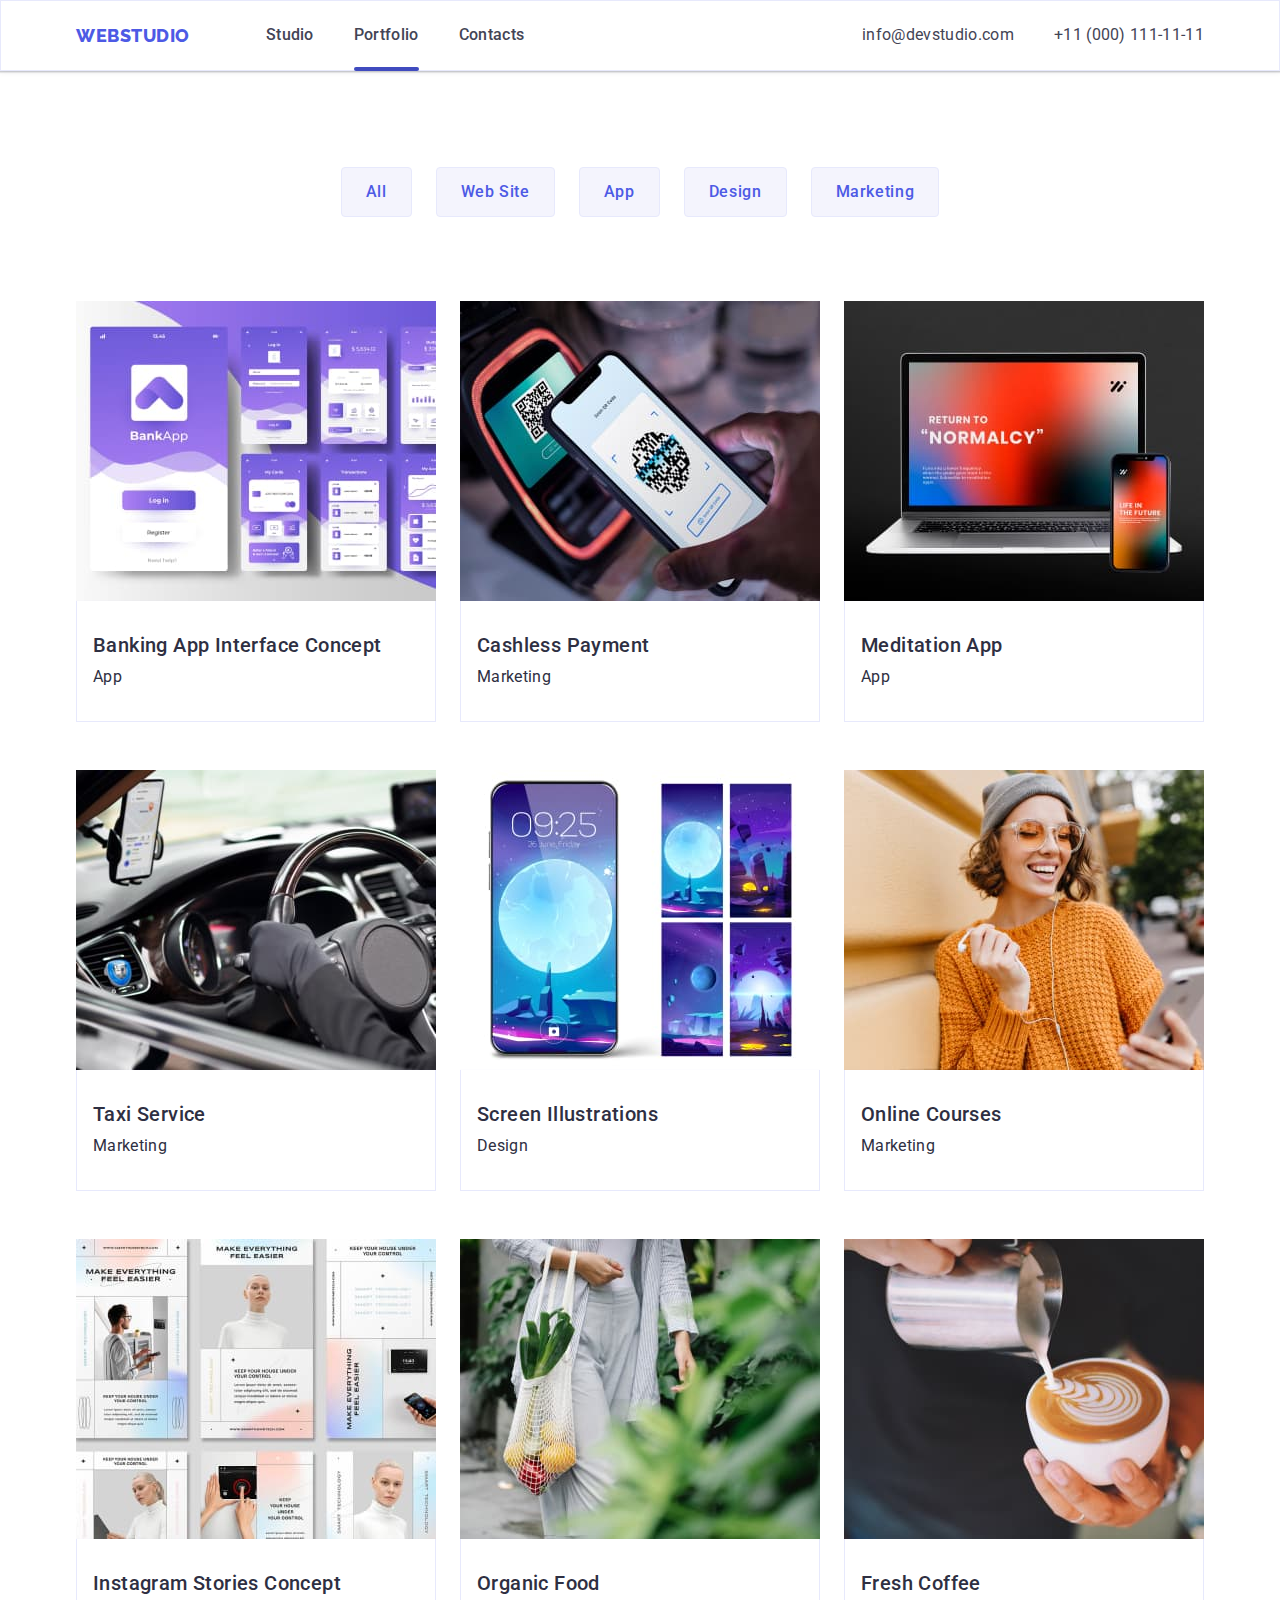
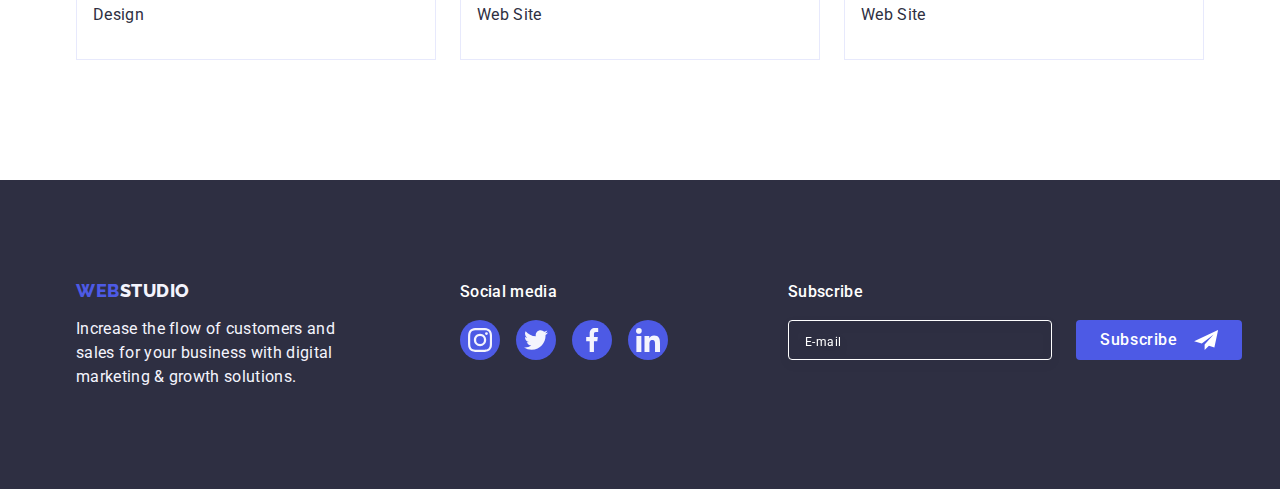
==== portfolio.html @ 1426fd9d "Initial commit" ====
<!DOCTYPE html>
<html lang="en">
  <head>
    <meta charset="UTF-8" />
    <meta http-equiv="X-UA-Compatible" content="IE=edge" />
    <meta name="viewport" content="width=device-width, initial-scale=1.0" />
    <title>Portfolio</title>
    <link
      rel="stylesheet"
      href="https://cdn.jsdelivr.net/npm/modern-normalize@1.1.0/modern-normalize.min.css"
    />
    <link rel="preconnect" href="https://fonts.googleapis.com" />
    <link rel="preconnect" href="https://fonts.gstatic.com" crossorigin />
    <link
      href="https://fonts.googleapis.com/css2?family=Raleway:wght@800&family=Roboto:wght@400;500;700;900&display=swap"
      rel="stylesheet"
    />
    <link rel="stylesheet" href="./css/styles.css" />
  </head>

  <body>
    <!-- Header -->
    <header class="header">
      <div class="container header-container">
        <nav class="page-nav">
          <a href="./index.html" class="logo link"
            >Web<span class="logo-part-heder">Studio</span></a
          >
          <ul class="menu list">
            <li class="menu-item">
              <a href="./index.html" class="menu-link link">Studio</a>
            </li>
            <li class="menu-item">
              <a href="./portfolio.html" class="menu-link link current">Portfolio</a>
            </li>
            <li class="menu-item">
              <a href="" class="menu-link link">Contacts</a>
            </li>
          </ul>
        </nav>
        <address class="main-address">
          <ul class="list address-container">
            <li class="menu-item">
              <a
                class="address-mail-phone link"
                href="mailto:info@devstudio.com"
                >info@devstudio.com</a
              >
            </li>
            <li class="menu-item">
              <a class="address-mail-phone link" href="tel:+110001111111"
                >+11 (000) 111-11-11</a
              >
            </li>
          </ul>
        </address>
      </div>
    </header>

    <main>
      <!-- Buttom section -->
      <section class="choose-collection-buttom section btn-section">
        <div class="container">
          <h1 hidden>Chosee foto colections</h1>

          <ul class="btn-container-list list">
            <li>
              <button type="button" class="choose-btn">All</button>
            </li>
            <li>
              <button type="button" class="choose-btn">Web Site</button>
            </li>
            <li>
              <button type="button" class="choose-btn">App</button>
            </li>
            <li>
              <button type="button" class="choose-btn">Design</button>
            </li>
            <li>
              <button type="button" class="choose-btn">Marketing</button>
            </li>
          </ul>

          <!-- Foto colection -->
          <ul class="foto-container-list list">
            <li class="foto-container-list-item">
              <a href="" class="foto-card">
                <div class="foto-card-image">
                  <img
                    src="./images/portfolio/banking-app.jpg"
                    alt="Banking App Interface Concept"
                    width="360"
                  />
                  <p class="overlay">14 Stylish and User-Friendly App Design Concepts · Task Manager App · Calorie Tracker App · Exotic Fruit Ecommerce App · Cloud Storage App</p>
                </div>
                <div class="foto-collection-name">
                  <h2 class="block-item-title">
                    Banking App Interface Concept
                  </h2>
                  <p class="block-text block-text-item">App</p>
                </div>
              </a>
            </li>

            <li class="foto-container-list-item">
              <a href="" class="foto-card">
                <div class="foto-card-image">
                  <img
                    src="./images/portfolio/cashless-payment.jpg"
                    alt="Cashless Payment"
                  />
                  <p class="overlay">14 Stylish and User-Friendly App Design Concepts · Task Manager App · Calorie Tracker App · Exotic Fruit Ecommerce App · Cloud Storage App</p>
                </div>
                <div class="foto-collection-name">
                  <h2 class="block-item-title">Cashless Payment</h2>
                  <p class="block-text block-text-item">Marketing</p>
                </div>
              </a>
            </li>

            <li class="foto-container-list-item">
              <a href="" class="foto-card">
                <div class="foto-card-image">
                  <img
                    src="./images/portfolio/meditation-app.jpg"
                    alt="Meditation App"
                    width="360"
                  />
                  <p class="overlay">14 Stylish and User-Friendly App Design Concepts · Task Manager App · Calorie Tracker App · Exotic Fruit Ecommerce App · Cloud Storage App</p>
                </div>
                <div class="foto-collection-name">
                  <h2 class="block-item-title">Meditation App</h2>
                  <p class="block-text block-text-item">App</p>
                </div>
              </a>
            </li>

            <li class="foto-container-list-item">
              <a href="" class="foto-card">
                <div class="foto-card-image">
                  <img
                    src="./images/portfolio/taxi.jpg"
                    alt="Taxi Service"
                    width="360"
                  />
                  <p class="overlay">14 Stylish and User-Friendly App Design Concepts · Task Manager App · Calorie Tracker App · Exotic Fruit Ecommerce App · Cloud Storage App</p>
                </div>
                <div class="foto-collection-name">
                  <h2 class="block-item-title">Taxi Service</h2>
                  <p class="block-text block-text-item">Marketing</p>
                </div>
              </a>
            </li>

            <li class="foto-container-list-item">
              <aa href="" class="foto-card">
                <div class="foto-card-image">
                  <img
                    src="./images/portfolio/screen.jpg"
                    alt="Screen Illustrations"
                    width="360"
                  />
                  <p class="overlay">14 Stylish and User-Friendly App Design Concepts · Task Manager App · Calorie Tracker App · Exotic Fruit Ecommerce App · Cloud Storage App</p>
                </div>
                <div class="foto-collection-name">
                  <h2 class="block-item-title">Screen Illustrations</h2>
                  <p class="block-text block-text-item">Design</p>
                </div>
              </aa>
            </li>

            <li class="foto-container-list-item">
              <a href="" class="foto-card">
                <div class="foto-card-image">
                  <img
                    src="./images/portfolio/online-courses.jpg"
                    alt="Online Courses"
                    width="360"
                  />
                  <p class="overlay">14 Stylish and User-Friendly App Design Concepts · Task Manager App · Calorie Tracker App · Exotic Fruit Ecommerce App · Cloud Storage App</p>
                </div>
                <div class="foto-collection-name">
                  <h2 class="block-item-title">Online Courses</h2>
                  <p class="block-text block-text-item">Marketing</p>
                </div>
              </a>
            </li>

            <li class="foto-container-list-item">
              <a href="" class="foto-card">
                <div class="foto-card-image">
                  <img
                    src="./images/portfolio/instagram.jpg"
                    alt="Instagram Stories Concept"
                    width="360"
                  />
                  <p class="overlay">14 Stylish and User-Friendly App Design Concepts · Task Manager App · Calorie Tracker App · Exotic Fruit Ecommerce App · Cloud Storage App</p>
                </div>
                <div class="foto-collection-name">
                  <h2 class="block-item-title">Instagram Stories Concept</h2>
                  <p class="block-text block-text-item">Design</p>
                </div>
              </a>
            </li>

            <li class="foto-container-list-item">
              <a href="" class="foto-card">
                <div class="foto-card-image">
                  <img
                    src="./images/portfolio/organic-food.jpg"
                    alt="Organic Food"
                    width="360"
                  />
                  <p class="overlay">14 Stylish and User-Friendly App Design Concepts · Task Manager App · Calorie Tracker App · Exotic Fruit Ecommerce App · Cloud Storage App</p>
                </div>
                <div class="foto-collection-name">
                  <h2 class="block-item-title">Organic Food</h2>
                  <p class="block-text block-text-item">Web Site</p>
                </div>
              </a>
            </li>

            <li class="foto-container-list-item">
              <a href="" class="foto-card">
                <div class="foto-card-image">
                  <img
                    src="./images/portfolio/coffee.jpg"
                    alt="Fresh Coffee"
                    width="360"
                  />
                  <p class="overlay">14 Stylish and User-Friendly App Design Concepts · Task Manager App · Calorie Tracker App · Exotic Fruit Ecommerce App · Cloud Storage App</p>
                </div>
                <div class="foto-collection-name">
                  <h2 class="block-item-title">Fresh Coffee</h2>
                  <p class="block-text block-text-item">Web Site</p>
                </div>
              </a>
            </li>
          </ul>
        </div>
      </section>
    </main>

    <!-- Footer -->
    <footer class="footer footer-section">
      <div class="container footer-container">
        <div class="footer-logo-container">
          <a class="logo logo-footer link" href="./index.html"
            >Web<span class="logo-part-footer">Studio</span></a
          >
          <p class="block-text text-light text-footer">
            Increase the flow of customers and sales for your business with
            digital marketing & growth solutions.
          </p>
        </div>

        <div class="footer-social-container">
          <p class="footer-social-media-title">Social media</p>

          <div class="footer-social-list-container">
            <ul class="social-list social-list-footer list">
              <li class="social-list-item">
                <a href="" class="social-list-link social-list-footer-active">
                  <svg class="social-list-icon" width="24" height="24">
                    <use href="./images/svg-images/sprite.svg#icon-social-instagram"></use>
                  </svg>
                </a>
              </li>
              <li class="social-list-item">
                <a href="" class="social-list-link social-list-footer-active">
                  <svg class="social-list-icon" width="24" height="24">
                    <use href="./images/svg-images/sprite.svg#icon-social-twitter"></use>
                  </svg>
                </a>
              </li>
              <li class="social-list-item">
                <a href="" class="social-list-link social-list-footer-active">
                  <svg class="social-list-icon" width="24" height="24">
                    <use href="./images/svg-images/sprite.svg#icon-social-facebook"></use>
                  </svg>
                </a>
              </li>
              <li class="social-list-item">
                <a href="" class="social-list-link social-list-footer-active">
                  <svg class="social-list-iconactive" width="24" height="24">
                    <use href="./images/svg-images/sprite.svg#icon-social-linkedin"></use>
                  </svg>
                </a>
              </li>
            </ul>
          </div>
        </div>

        <div class="footer-subscribe-container">
          <p class="footer-subscribe-title">Subscribe</p>
            <form class="footer-form-subscribe">
              <label for="footer-user-email" class="footer-form-field">
              <input id="footer-user-email" type="text" name="user_email" class="footer-form-input" required pattern="^[a-z0-9._%+-]+@[a-z0-9.-]+\.[a-z]{2,4}$" title="test@mail.com" placeholder="E-mail"></label>
              <button type="submit" class="footer-subscribe-btn">Subscribe
                <svg class="footer-subscribe-btn-icon" width="24" height="20">
                  <use href="./images/svg-images/sprite.svg#icon-footer-icon-send"></use>
                </svg>
              </button>
            </form>
        </div>
      </div>
    </footer>
  </body>
</html>
---- css/styles.css ----
/* ==========================VARIABLES========================== */
:root {
    /* COLOR  */
--color-main-background: #ffffff;
--color-logo: #4d5ae5;
--color-main-title: #ffffff; 
--color-text-h2-h3-titles: #2e2f42;
--color-btn-background-main-page: #4d5ae5;
--color-social-icon-background-main: #4d5ae5;
--color-social-icon-background-active: #404bbf;
--color-social-icon-background-footer-active: #31d0aa;
--color-social-icon-main: #f4f4fd;
--color-customer-card-main: #8e8f99;
--color-customer-card-active: #404bbf;
--color-btn-text-main-page: #ffffff;
--color-box-modal-accent: #4d5ae5;
--color-btn-background-portfolio: #f4f4fd;
--color-btn-text-portfolio: #4d5ae5;
--color-btn-background-accent: #404bbf;
--color-nav-item: #2e2f42;
--color-nav-item-accent: #404bbf;
--color-address: #434455;
--color-text-light: #f4f4fd;
--color-background-dark: #2e2f42;
--color-border-header: #e7e9fc;
--color-border-btn-portfolio: #e7e9fc;
--color-section-cloud: #f4f4fd;
--color-border-foto: #e7e9fc;
--color-border-foto-active: #f4f4fd;
--color-bg-card-overlay: #4d5ae5;
--color-modal-desc: #8e8f99;
--color-modal-h: #2e2f42;

    /* FONT  */
--font-main: 'Roboto', sans-serif;
--font-logo: 'Raleway', sans-serif;

--font-weight-logo: 800;
--font-weight-nav: 500;
--font-weight-address: 400;
--font-weight-h1: 700;
--font-weight-h2: 700;
--font-weight-h3: 500;
--font-weight-text: 400;
--font-weight-btn: 500;
--font-weight-modal-desc: 400;
--font-weight-modal-h: 500;

--font-size-logo: 18px;
--font-size-nav: 16px;
--font-size-address: 16px;
--font-size-h1: 56px;
--font-size-h2: 36px;
--font-size-h3: 20px;
--font-size-text: 16px;
--font-size-btn: 16px;
--font-size-modal-desc: 12px;
--font-size-modal-h: 16px;

--line-height-logo: 1.17;
--line-height-nav: 1.5;
--line-height-address: 1.5x;
--line-height-h1: 1.07;
--line-height-h2: 1.11;
--line-height-h3: 1.2;
--line-height-text: 1.5;
--line-height-btn: 1.5;
--line-height-modal-desc: 1.17;
--line-height-modal-h: 1.5;

--letter-spacing-logo: 0.03em;
--letter-spacing-main: 0.02em;
--letter-spacing-btn: 0.04em;
--letter-spacing-modal-desc: 0.01em;
--letter-spacing-modal-h: 0.02em;

--transition-duration-and-function: 250ms cubic-bezier(0.4, 0, 0.2, 1);
}

/* ==========================/VARIABLES========================== */

/* ==========================RESETS AND ELEMENTS STYLES========================== */

h1,
h2,
h3,
h4,
p {
    margin-top: 0;
    margin-bottom: 0;
}

ul,
ol {
    margin-top: 0;
    margin-bottom: 0;
    padding-left: 0;
}

img {
    display: block;
    max-width: 100%;
}

button {
    cursor: pointer;
}

.list {
    list-style: none;
}

.link {
    text-decoration: none;
}

body {
    font-family: var(--font-main);
    color: var(--color-text-h2-h3-titles);
    background-color: var(--color-main-background);
    letter-spacing: var(--letter-spacing-main);

}
.container {
    width: 1158px;
    padding: 0 15px;
    margin-left: auto;
    margin-right: auto;
}

.section {
    padding-top: 120px;
    padding-bottom: 120px;
}

.visually-hidden {
    position: absolute;
    width: 1px;
    height: 1px;
    margin: -1px;
    padding: 0;
    overflow: hidden;
    border: 0;
    clip: rect(0 0 0 0);
}

/* ==========================COMPONENTS========================== */
.modal-btn {
    font-family: var(--font-main);
    font-weight: var(--font-weight-btn);
    font-size: var(--font-size-btn);
    line-height: var(--font-size-btn);
    display: flex;
    align-items: center;
    letter-spacing: var(--letter-spacing-btn);
    border: transparent;
    background: var(--color-btn-background-main-page);
    color: var(--color-btn-text-main-page);
    box-shadow: 0px 4px 4px rgba(0, 0, 0, 0.15);
    border-radius: 4px;
    padding: 16px 32px 16px 32px;
    transition: background-color var(--transition-duration-and-function);
}

.modal-btn:hover,
.modal-btn:focus {
    background: var(--color-btn-background-accent);
}

.block-title {
    font-weight: var(--font-weight-h2);
    font-size: var(--font-size-h2);
    line-height: var(--line-height-h2);
    letter-spacing: var(--letter-spacing-main);
    text-transform: capitalize;
    color: var(--color-text-h2-h3-titles);
    margin-bottom: 72px;
}

.center {
    text-align: center;
}

.block-item-title {
    font-weight: var(--font-weight-h3);
    font-size: var(--font-size-h3);
    line-height: var(--line-height-h3);
    letter-spacing: var(--letter-spacing-main);
    color: var(--color-text-h2-h3-titles);
    margin-bottom: 8px;
}

.block-text {
    font-size: var(--font-size-text);
    line-height: var(--line-height-text);
    letter-spacing: var(--letter-spacing-main);
    color: var(--color-text-h2-h3-titles);
}

/* ==========================/COMPONENTS========================== */

/* ==========================HEADER========================== */
.header {
    border: 1px solid var(--color-border-header);
    box-shadow: 0px 2px 1px rgba(46, 47, 66, 0.08), 0px 1px 1px rgba(46, 47, 66, 0.16), 0px 1px 6px rgba(46, 47, 66, 0.08);
}

.header-container {
    display: flex;
    align-items: center;
}

.page-nav {
    display: flex;
}

.logo,
.menu-link,
.address-mail-phone {
    padding-top: 24px;
    padding-bottom: 24px;
}

.menu{
    display: flex;
    align-items: center;
}

.logo {
    font-family: var(--font-logo);
    font-weight: var(--font-weight-logo);
    font-size: var(--font-size-logo);
    line-height: var(--line-height-logo);
    display: flex;
    align-items: center;
    letter-spacing: var(--letter-spacing-logo);
    text-transform: uppercase;
    color: var(--color-logo);
    margin-right: 76px;
}

.logo-part-header {
color: var(--color-text-h2-h3-titles);
}

.logo-part-footer {
    color: var(--color-text-light);
}

.menu-item:not(:last-child) {
    margin-right: 40px;
}

.menu-link,
.address-mail-phone {
    font-weight: var(--font-weight-address);
    font-size: var(--font-size-address);
    line-height: var(--line-height-address);
    letter-spacing: var(--letter-spacing-main);
    color: var(--color-address);
    transition: color var(--transition-duration-and-function);
}

.menu-link {
    font-weight: var(--font-weight-nav);
}

.menu-link:active,
.menu-link:hover,
.menu-link:focus,
.address-mail-phone:active,
.address-mail-phone:hover,
.address-mail-phone:focus {
    color: var(--color-nav-item-accent);
}

.menu-item {
    position: relative;
}

.current::after {
    content: '';
    width: 100%;
    height: 4px;
    border-radius: 2px;
    background-color: var(--color-nav-item-accent);

    position: absolute;
    left: 0;
    top: 18px;
    margin-top: 23px;
    transition: background-color var(--transition-duration-and-function);
  }

.main-address {
    margin-left: auto;
}

.main-address {
    font-style: normal;
}

.address-container {
    display: flex;
}

.address-mail-phone {
    font-style: normal;
    font-weight: var(--font-weight-address);
    color: var(--color-address);
}
/* ==========================/HEADER========================== */

/* ==========================HERO========================== */
.hero {
    background-image: linear-gradient(rgba(46, 47, 66, 0.7), rgba(46, 47, 66, 0.7)), url("../images/hero/bg-hero.jpg");
    background-size: cover;
    background-color: var(--color-background-dark);
    box-shadow: 0px 4px 4px rgba(0, 0, 0, 0.25);
    max-width: 1440px;
    margin-left: auto;
    margin-right: auto;
}

.hero-container {
    display: flex;
    flex-direction: column;
    align-items: center;
    padding-bottom: 188px;
    padding-top:  188px;
}

.main-title {
        font-weight: var(--font-weight-h1);
        font-size: var(--font-size-h1);
        line-height: var(--line-height-h1);
        letter-spacing: var(--letter-spacing-main);   
        color: var(--color-main-title);
        display: flex;
        width: 496px;
        margin-bottom: 48px;
}
/* ==========================/HERO========================== */

/* ==========================ADVANTAGES========================== */
.advantages-container {
    display: flex;
    flex-wrap: wrap;
    gap: 24px;
    justify-content: space-between;
}

.block-ad-item {
    flex-basis: calc((100% - 72px) / 4);
}

.ad-icon-container {
    display: flex;
    justify-content: center;
    align-items: center;
    background-color: #F4F4FD;
    border-radius: 4px;
    height: 112px;
    margin-bottom: 8px;
}


/* ==========================/ADVANTAGES========================== */

/* ==========================WHAT ARE WE DOING========================== */
.our-work-container {
    display: flex;
    flex-wrap: wrap;
    gap: 24px;
    justify-content: space-between;
}

.our-work-item {
    flex-basis: calc(100% / 3 - 24px);
}

.our-work {
    padding-top: 0;
}

/* ==========================/WHAT ARE WE DOING========================== */

/* ==========================OUR TEAM========================== */
.our-team-container {
    display: flex;
    flex-wrap: wrap;
    gap: 24px;
    justify-content: space-between;
}

.team-block-item {
    background-color: var(--color-main-background);
    box-shadow: 0px 1px 6px rgba(46, 47, 66, 0.08), 0px 1px 1px rgba(46, 47, 66, 0.16), 0px 2px 1px rgba(46, 47, 66, 0.08);
    border-radius: 0px 0px 4px 4px;
    flex-basis: calc(100% / 4 - 26px);

}

.team-names {
    padding: 32px 16px;
}

.team-block-item-title {
    margin-bottom: 8px;
}

.our-team {
    background-color: var(--color-section-cloud)
}

.social-list {
    display: flex;
    justify-content: space-between;
    gap: 8px;
}

.social-list-link {
    display: flex;
    justify-content: center;
    align-items: center;
    width: 40px;
    height: 40px;
    border-radius: 50%;
    background-color: var(--color-social-icon-background-main);
    transition: background-color var(--transition-duration-and-function);
}

.social-list-link:hover,
.social-list-link:focus,
.social-list-link:active {
    background-color: var(--color-social-icon-background-active);
}

.team-block-text {
    margin-bottom: 8px;
}

.social-list-icon {
    fill: var(--color-social-icon-main);
}

/* ==========================/OUR TEAM========================== */

/* ==========================CUSTOMERS========================== */
.customer-list {
    display: flex;
    justify-content: space-between;
    gap: 24px;
}

.customer-list-link {
    display: flex;
    justify-content: center;
    align-items: center;
    width: 168px;
    height: 88px;
    border: 1px solid var(--color-customer-card-main);
    border-radius: 4px;
    color: var(--color-customer-card-main);
    transition: border var(--transition-duration-and-function), color var(--transition-duration-and-function);
}

.customer-list-link:hover,
.customer-list-link:focus,
.customer-list-link:active {
    border: 1px solid var(--color-customer-card-active);
    color: var(--color-customer-card-active);
}


.customer-list-icon {
    fill: currentColor;
}

.customer-list-icon:hover,
.customer-list-icon:focus,
.customer-list-icon:active {
    fill: currentColor;
}

/* ==========================/CUSTOMERS========================== */


/* ==========================FOOTER========================== */
.footer-section {
    padding-top: 100px;
    padding-bottom: 100px;
}

.footer-container {
    display: flex;
    gap: 120px;
    justify-content: start;
}

.footer-logo-container {
    display: flex;
    flex-direction: column;
}

.logo-footer,
.footer-social-media-title {
    margin-bottom: 16px;
    padding: 0;
}

.text-footer {
    width: 264px;
}

.footer {
    background-color: var(--color-background-dark);
}

.text-light {
    color: var(--color-text-light);
}

.footer-social-container {
    display: flex;
    flex-direction: column;
    width: 208px;
}

.social-list-footer {
    display: flex;
    justify-content: space-between;
    gap: 16px;
}

.footer-social-media-title {
    font-weight: var(--font-weight-nav);
    font-size: var(--font-size-nav);
    line-height: var(--line-height-nav);
    letter-spacing: var(--letter-spacing-main);
    color: var(--color-main-title);
}

.social-list-footer-active {
    transition: background-color var(--transition-duration-and-function);
}

.social-list-footer-active:hover,
.social-list-footer-active:focus,
.social-list-footer-active:active {
    background-color: var(--color-social-icon-background-footer-active);
}

.footer-subscribe-container {
    display: flex;
    flex-direction: column;
    width: 453px;
    gap: 16px;
}

.footer-subscribe-title {
    font-weight: var(--font-weight-nav);
    font-size: var(--font-size-nav);
    line-height: var(--line-height-nav);
    letter-spacing: var(--letter-spacing-main);
    color: var(--color-main-title);
}

.footer-form-subscribe{
    display: flex;
    gap: 24px;
}

.footer-form-input {
    width: 264px;
    height: 40px;
    border: 1px solid #FFFFFF;
    filter: drop-shadow(0px 4px 4px rgba(0, 0, 0, 0.15));
    border-radius: 4px;
    background-color: transparent;
    padding-left: 16px;

    color: var(--color-main-title);
}

.footer-form-input::placeholder {
    font-weight: 400;
    font-size: 12px;
    line-height: 24px;
    letter-spacing: 0.04em;
    color: #FFFFFF;
}

.footer-subscribe-btn {
    display: flex;
    justify-content: center;
    align-items: center;
    gap: 16px;

    padding: 8px 24px;
    background-color: var(--color-btn-background-main-page);
    border: 0;
    border-radius: 4px;
    
    font-weight: var(--font-weight-nav);
    font-size: var(--font-size-nav);
    line-height: var(--line-height-nav);
    letter-spacing: var(--letter-spacing-btn);
    color: var(--color-main-title);

    transition: background-color var(--transition-duration-and-function);

}

.footer-subscribe-btn:hover,
.footer-subscribe-btn:focus {
    background-color: var(--color-social-icon-background-footer-active);
}

/* ==========================/FOOTER========================== */

/* ==========================MODAL WINDOW========================== */
.backdrop {
    position: fixed;
    top: 0;
    left: 0;
    z-index: 100;
    width: 100%;
    height: 100%;
    background-color: rgba(46, 47, 66, 0.4);

    transition: opacity var(--transition-duration-and-function, visibility var(--transition-duration-and-function));
}

.backdrop.is-hidden {
    opacity: 0;
    visibility: hidden;
    pointer-events: none;
}

.modal {
    position: absolute;
    top: 50%;
    left: 50%;
    transform: translate(-50%, -50%);
    width: 408px;
    height: 584px;

    background-color: #FCFCFC;
    box-shadow: 0px 1px 1px rgba(0, 0, 0, 0.14), 0px 1px 3px rgba(0, 0, 0, 0.12), 0px 2px 1px rgba(0, 0, 0, 0.2);
    border-radius: 4px;

    padding: 72px 24px 24px 24px;
}

.modal-close-btn {
    position: absolute;
    top: 24px;
    right: 24px;
    display: flex;
    justify-content: center;
    align-items: center;
    width: 24px;
    height: 24px;

    border-radius: 50%;
    background-color: #E7E9FC;
    border: 1px solid rgba(0, 0, 0, 0.1);
    padding: 0;
    transition: border-color var(--transition-duration-and-function), background-color var(--transition-duration-and-function);
}

.modal-close-btn:hover,
.modal-close-btn:focus,
.modal-close-btn:active {
    background-color: var(--color-btn-background-accent);
    border-color: var(--color-btn-background-accent);
}

.modal-close-btn-icon {
    transition: fill var(--transition-duration-and-function);
}

.modal-close-btn:hover .modal-close-btn-icon,
.modal-close-btn:focus .modal-close-btn-icon,
.modal-close-btn:active .modal-close-btn-icon {
    fill: var(--color-btn-text-main-page);
}

/* MODAL FORM */
.modal-form-h {
    font-weight: var(--font-weight-modal-h);
    font-size: var(--font-size-modal-h);
    line-height: var(--line-height-modal-h);
    letter-spacing: var(--letter-spacing-modal-h);
    color: var(--color-text-h2-h3-titles);

    text-align: center;
    margin-bottom: 16px;
}

.modal-form {
    display: flex;
    flex-direction: column;
}

.modal-form-input-desc {
    display: block;

    font-weight: var(--font-weight-text);
    font-size: var(--font-size-modal-desc);
    line-height: var(--line-height-modal-desc);
    letter-spacing: var(--letter-spacing-modal-desc);
    color: var(--color-modal-desc);

    margin-bottom: 4px;
}

.modal-form-input {
    width: 100%;
    height: 40px;
    border: 1px solid rgba(46, 47, 66, 0.4);
    border-radius: 4px;

    padding-left: 38px;

    transition: border-color var(--transition-duration-and-function);;
}

.modal-form-input:focus {
    outline: none;
    border-color: var(---color-box-modal-accent);
}

.modal-form-field {
    margin-bottom: 8px;
}

.modal-form-input-wrapper {
    display: block;
    position: relative;
}

.modal-form-input-icon {
    position: absolute;
    top: 50%;
    left: 16px;
    transform: translateY(-50%);
    transition: fill var(--transition-duration-and-function);    
}

.modal-form-message:focus,
.modal-form-input:focus {
    outline: none;
    border-color: var(--color-box-modal-accent);
}

.modal-form-input:focus + .modal-form-input-icon {
    fill: var(--color-box-modal-accent);
}

.modal-form-message {
    resize: none;
    width: 100%;
    height: 120px;
    padding: 8px 16px;
    border: 1px solid rgba(46, 47, 66, 0.4);
    border-radius: 4px;

    transition: border-color var(--transition-duration-and-function);
}

.modal-form-message::placeholder {
    font-weight: var(--font-weight-text);
    font-size: var(--font-size-modal-desc);
    line-height: var(--line-height-modal-desc);
    letter-spacing: var(--letter-spacing-main);
    color: rgba(46, 47, 66, 0.4);
}

.modal-form-fake-checkbox {
    display: flex;
    justify-content: center;
    align-items: center;

    width: 16px;
    height: 16px;
    margin-right: 8px;

    border: 1px solid rgba(46, 47, 66, 0.4);
    border-radius: 2px;
    cursor: pointer;

    transform: background-color var(--transition-duration-and-function), border-color var(--transition-duration-and-function), opasity var(--transition-duration-and-function);
}

.modal-form-fake-checkbox-icon {
    opacity: 0;
}

.modal-form-check:checked + .modal-form-check-desc>.modal-form-fake-checkbox {
    background-color: var(--color-box-modal-accent);
    border-color: var(--color-box-modal-accent);
}

.modal-form-check:checked + .modal-form-check-desc>.modal-form-fake-checkbox>.modal-form-fake-checkbox-icon {
    opacity: 1;
}

.modal-form-check:focus + .modal-form-check-desc>.modal-form-fake-checkbox {
    border-color: var(--color-box-modal-accent);
}

/* .modal-form-check-desc::before {
    content: '';
    display: block;
    width: 16px;
    height: 16px;

    border: 1px solid rgba(46, 47, 66, 0.4);
    border-radius: 2px;

    cursor: pointer;

    margin-right: 8px;
}

.modal-form-check:checked +.modal-form-check-desc::before {
    background-color: var(--color-box-modal-accent);
    border-color: var(--color-box-modal-accent);
    background-image: url(../images/svg-images/checkmark.svg);
    background-repeat: no-repeat;
    background-position: 50% 50%;
}

.modal-form-check:focus +.modal-form-check-desc::before {
    outline: 1px solid #4D5AE5;
} */

.modal-form-check-desc {
    display: flex;
    align-items: center;
    font-weight: var(--font-weight-text);
    font-size: var(--font-size-modal-desc);
    line-height: var(--line-height-modal-desc);
    letter-spacing: var(--letter-spacing-main);
    color: var(--color-modal-desc);

    margin-bottom: 24px;
    margin-top: 8px;
}

.modal-policy-link {
    color: var(--color-box-modal-accent);
}

.modal-form-submit {
    font-family: var(--font-main);
    font-weight: var(--font-weight-btn);
    font-size: var(--font-size-btn);
    line-height: var(--font-size-btn);
    letter-spacing: var(--letter-spacing-btn);
    border: transparent;
    background: var(--color-btn-background-main-page);
    color: var(--color-btn-text-main-page);
    box-shadow: 0px 4px 4px rgba(0, 0, 0, 0.15);
    border-radius: 4px;

    display: flex;
    align-self: center;
    justify-content: center;
    min-width: 169px;
    padding: 16px 32px 16px 32px;

    transition: background-color var(--transition-duration-and-function);
}

.modal-form-submit:hover,
.modal-form-submit:focus {
    background: var(--color-btn-background-accent);
}
/* ==========================/MODAL WINDOW========================== */

/* ==========================PORTFOLIO-BUTTOM SECTION========================== */
/* COMPONENTS */
.btn-section {
    padding-top: 96px;
}

.btn-container-list {
    display: flex;
    justify-content: center;
    gap: 24px;
    margin-bottom: 84px;
}

.choose-btn {
    font-weight: var(--font-weight-btn);
    font-size: var(--font-size-btn);
    line-height: var(--line-height-btn);
    display: flex;
    align-items: center;
    text-align: center;
    letter-spacing: var(--letter-spacing-btn);
    color: var(--color-btn-text-portfolio);
    background-color: var(--color-btn-background-portfolio);
    border: 1px solid var(--color-border-btn-portfolio);
    border-radius: 4px;
    padding: 12px 24px 12px 24px;
    transition: color var(--transition-duration-and-function), background-color var(--transition-duration-and-function), box-shadow var(--transition-duration-and-function);
}

.choose-btn:hover,
.choose-btn:focus
.choose-btn:active {
    color: var(--color-btn-text-main-page);
    background-color: var(--color-btn-background-accent);
    box-shadow: 0px 3px 1px rgba(0, 0, 0, 0.1), 0px 2px 1px rgba(0, 0, 0, 0.08), 0px 2px 2px rgba(0, 0, 0, 0.12);
}

.foto-container-list {
    padding: 0;
    margin: 0;
    list-style: none;

    display: flex;
    flex-wrap: wrap;
    justify-content: space-between;
    margin-top: -48px;
    margin-left: -24px;
}

.foto-container-list-item {
    flex-basis: calc(100% / 3 - 24px);
    margin-top: 48px;
    margin-left: 24px;
}

.foto-collection-name {
    padding-left: 16px;
    padding-top: 32px;
    padding-bottom: 32px;
    border: 1px solid var(--color-border-foto);
    border-top: none;
}

.foto-card {
    display: flex;
    flex-direction: column;
    text-decoration: none;
    transition: border var(--transition-duration-and-function), box-shadow var(--transition-duration-and-function);
}

.foto-card:hover>.foto-collection-name,
.foto-card:focus>.foto-collection-name,
.foto-card:active>.foto-collection-name {
    border: none;
}

.foto-card:hover,
.foto-card:focus,
.foto-card:active {
    box-shadow: 0px 1px 6px rgba(46, 47, 66, 0.08), 0px 1px 1px rgba(46, 47, 66, 0.16), 0px 2px 1px rgba(46, 47, 66, 0.08);
}

.foto-card-image {
    position: relative;
    overflow: hidden;
}

.overlay {
    position: absolute;
    top: 0;
    left: 0;
    width: 100%;
    height: 100%;
    overflow: auto;
    transform: translate(0, 100%);
    transition: transform var(--transition-duration-and-function);

    font-weight: var(--font-weight-text);
    font-size: var(--font-size-text);
    line-height: var(--line-height-text);
    letter-spacing: var(--letter-spacing-main);
    color: var(--color-text-light);
    background-color: var(--color-bg-card-overlay);
    padding-top: 40px;
    padding-left: 32px;
    padding-right: 32px;
}

.foto-card:hover .overlay,
.foto-card:focus .overlay {
    transform: translate(0, 0);
}

.block-text-item {
    margin: 0;
    margin-top: 8px;
}
/* ==========================/PORTFOLIO-BUTTOM SECTION========================== */
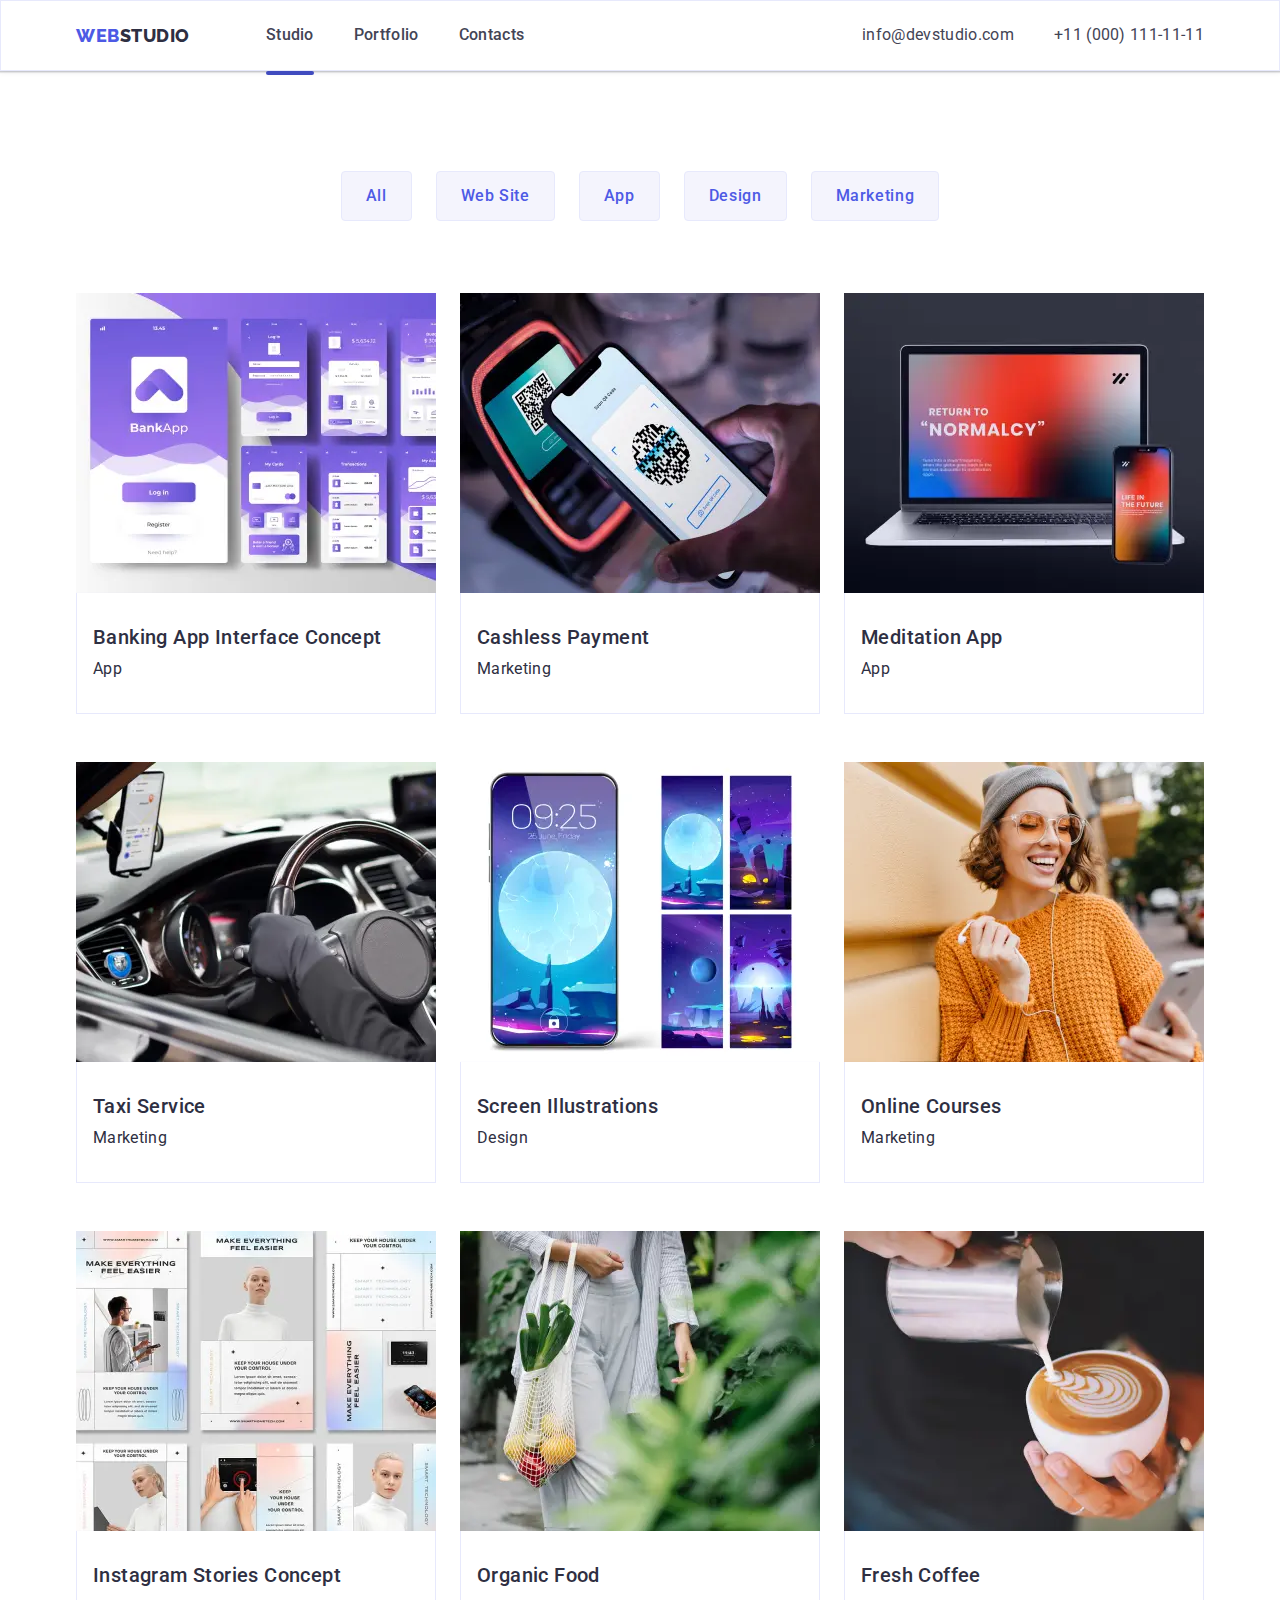
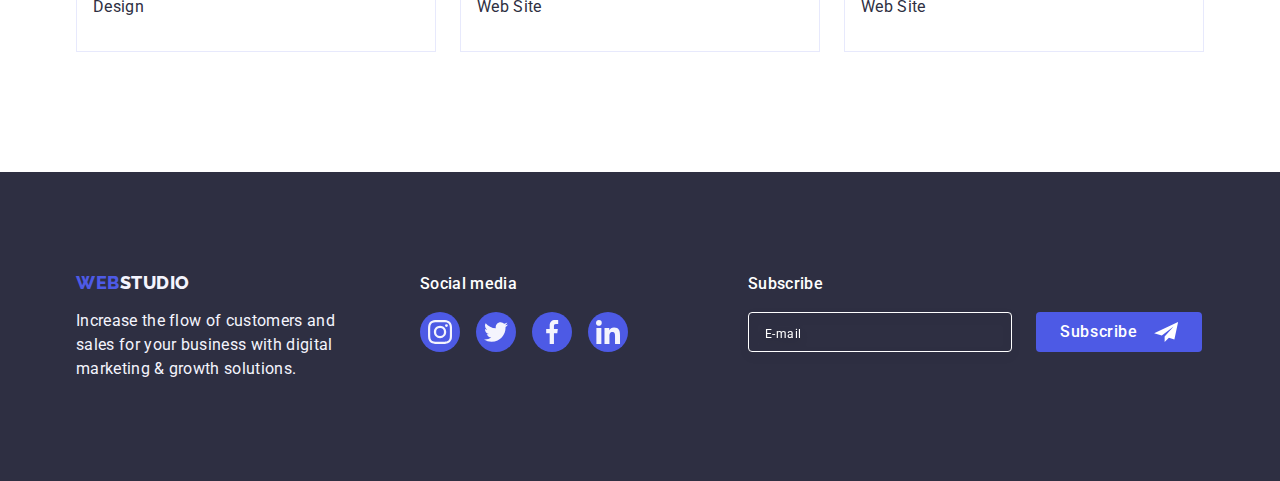
==== commit 38b33c18: "Adaptive markup" ====
--- a/portfolio.html
+++ b/portfolio.html
@@ -24,30 +24,35 @@
       <div class="container header-container">
         <nav class="page-nav">
           <a href="./index.html" class="logo link"
-            >Web<span class="logo-part-heder">Studio</span></a
+            >Web<span class="logo-part-header">Studio</span></a
           >
           <ul class="menu list">
             <li class="menu-item">
-              <a href="./index.html" class="menu-link link">Studio</a>
+              <a href="./index.html" class="menu-link link current">Studio</a>
             </li>
             <li class="menu-item">
-              <a href="./portfolio.html" class="menu-link link current">Portfolio</a>
+              <a href="./portfolio.html" class="menu-link link">Portfolio</a>
             </li>
             <li class="menu-item">
-              <a href="" class="menu-link link">Contacts</a>
+              <a href="#" class="menu-link link">Contacts</a>
             </li>
           </ul>
         </nav>
+        <button type="button" class="mobile-menu-open js-open-menu" aria-expanded="false" aria-controls="mobile-menu">
+          <svg class="mobile-menu-open-icon" width="32" height="22">
+            <use href="./images/svg-images/sprite.svg#icon-burger"></use>
+          </svg>
+        </button>
         <address class="main-address">
           <ul class="list address-container">
-            <li class="menu-item">
+            <li class="menu-item menu-item-address">
               <a
                 class="address-mail-phone link"
                 href="mailto:info@devstudio.com"
                 >info@devstudio.com</a
               >
             </li>
-            <li class="menu-item">
+            <li class="menu-item menu-item-address">
               <a class="address-mail-phone link" href="tel:+110001111111"
                 >+11 (000) 111-11-11</a
               >
@@ -55,9 +60,79 @@
           </ul>
         </address>
       </div>
+
+      <!-- Mobile Menu  -->
+      <div class="mobile-menu js-menu-container" id="mobile-menu">
+        <div class="container mobile-menu-container">
+          <button class="mobile-menu-close-btn js-close-menu">
+            <svg class="mobile-menu-close-btn-icon" width="8" height="8">
+              <use href="./images/svg-images/sprite.svg#icon-close-modal" ></use>
+            </svg>
+          </button>
+
+          <ul class="mobile-menu-pages list">
+            <li class="mobile-menu-pages-item">
+              <a href="./index.html" class="mobile-menu-pages-link link active">Studio</a>
+            </li>
+            <li class="mobile-menu-pages-item">
+              <a href="./portfolio.html" class="mobile-menu-pages-link link">Portfolio</a>
+            </li>
+            <li class="mobile-menu-pages-item">
+              <a href="#" class="mobile-menu-pages-link link">Contacts</a>
+            </li>
+          </ul>
+
+          <ul class="list mobile-menu-address">
+            <li class="mobile-menu-address-item">
+              <a class="mobile-address-mail-phone mobile-phone link" href="tel:+110001111111"
+                >+11 (000) 111-11-11</a
+              >
+            </li>
+            <li class="mobile-menu-address-item">
+              <a
+                class="mobile-address-mail-phone mobile-mail link"
+                href="mailto:info@devstudio.com"
+                >info@devstudio.com</a
+              >
+            </li>
+          </ul>
+
+          <ul class="mobile-menu-social-list list">
+            <li class="mobile-menu-social-list-item">
+              <a href="" class="mobile-menu-social-list-link">
+                <svg class="mobile-menu-social-list-icon" width="24" height="24">
+                  <use href="./images/svg-images/sprite.svg#icon-social-instagram"></use>
+                </svg>
+              </a>
+            </li>
+            <li class="mobile-menu-social-list-item">
+              <a href="" class="mobile-menu-social-list-link">
+                <svg class="mobile-menu-social-list-icon" width="24" height="24">
+                  <use href="./images/svg-images/sprite.svg#icon-social-twitter"></use>
+                </svg>
+              </a>
+            </li>
+            <li class="mobile-menu-social-list-item">
+              <a href="" class="mobile-menu-social-list-link">
+                <svg class="mobile-menu-social-list-icon" width="24" height="24">
+                  <use href="./images/svg-images/sprite.svg#icon-social-facebook"></use>
+                </svg>
+              </a>
+            </li>
+            <li class="mobile-menu-social-list-item">
+              <a href="" class="mobile-menu-social-list-link">
+                <svg class="mobile-menu-social-list-iconactive" width="24" height="24">
+                  <use href="./images/svg-images/sprite.svg#icon-social-linkedin"></use>
+                </svg>
+              </a>
+            </li>
+          </ul>
+        </div>
+      </div>
     </header>
 
     <main>
+
       <!-- Buttom section -->
       <section class="choose-collection-buttom section btn-section">
         <div class="container">
@@ -83,18 +158,47 @@
 
           <!-- Foto colection -->
           <ul class="foto-container-list list">
-            <li class="foto-container-list-item">
-              <a href="" class="foto-card">
-                <div class="foto-card-image">
-                  <img
-                    src="./images/portfolio/banking-app.jpg"
-                    alt="Banking App Interface Concept"
-                    width="360"
+
+            <li class="foto-container-list-item">
+              <a href="" class="foto-card">
+                <div class="foto-card-image">
+                  <picture>
+                    <source
+                    srcset="./images/portfolio/desktop/banking-app-desktop.webp 1x, ./images/portfolio/desktop/banking-app-desktop@2x.webp 2x"
+                    media="(min-width: 1158px)"
+                    type="image/webp"
+                    />
+                    <source
+                    srcset="./images/portfolio/desktop/banking-app-desktop.jpg 1x, ./images/portfolio/desktop/banking-app-desktop@2x.jpg 2x"
+                    media="(min-width: 1158px)"
+                    />
+                    <source
+                    srcset="./images/portfolio/tablet/banking-app-tablet.webp 1x, ./images/portfolio/tablet/banking-app-tablet@2x.webp 2x"
+                    media="(min-width: 768px)"
+                    type="image/webp"
+                    />
+                    <source
+                    srcset="./images/portfolio/tablet/banking-app-tablet.jpg 1x, ./images/portfolio/tablet/banking-app-tablet@2x.jpg 2x"
+                    media="(min-width: 768px)"
+                    />
+                    <source
+                    srcset="./images/portfolio/mobile/banking-app-mobile.webp 1x, ./images/portfolio/mobile/banking-app-mobile@2x.webp 2x"
+                    media="(max-width: 767px)"
+                    type="image/webp"
+                    />
+                    <source
+                    srcset="./images/portfolio/mobile/banking-app-mobile.jpg 1x, ./images/portfolio/mobile/banking-app-mobile@2x.jpg 2x"
+                    media="(max-width: 767px)"
+                    />
+                    <img
+                    src="./images/portfolio/mobile/banking-app-desktop.jpg"
+                    alt="Banking App Interface Concept"
                   />
-                  <p class="overlay">14 Stylish and User-Friendly App Design Concepts · Task Manager App · Calorie Tracker App · Exotic Fruit Ecommerce App · Cloud Storage App</p>
-                </div>
-                <div class="foto-collection-name">
-                  <h2 class="block-item-title">
+                  </picture>
+                  <p class="overlay">14 Stylish and User-Friendly App Design Concepts · Task Manager App · Calorie Tracker App · Exotic Fruit Ecommerce App · Cloud Storage App</p>
+                </div>
+                <div class="foto-collection-name">
+                  <h2 class="block-item-title block-item-title-mobile-card">
                     Banking App Interface Concept
                   </h2>
                   <p class="block-text block-text-item">App</p>
@@ -105,14 +209,43 @@
             <li class="foto-container-list-item">
               <a href="" class="foto-card">
                 <div class="foto-card-image">
-                  <img
-                    src="./images/portfolio/cashless-payment.jpg"
-                    alt="Cashless Payment"
-                  />
-                  <p class="overlay">14 Stylish and User-Friendly App Design Concepts · Task Manager App · Calorie Tracker App · Exotic Fruit Ecommerce App · Cloud Storage App</p>
-                </div>
-                <div class="foto-collection-name">
-                  <h2 class="block-item-title">Cashless Payment</h2>
+                  <picture>
+                    <source
+                    srcset="./images/portfolio/desktop/cashless-payment-desktop.webp 1x, ./images/portfolio/desktop/cashless-payment-desktop@2x.webp 2x"
+                    media="(min-width: 1158px)"
+                    type="image/webp"
+                    />
+                    <source
+                    srcset="./images/portfolio/desktop/cashless-payment-desktop.jpg 1x, ./images/portfolio/desktop/cashless-payment-desktop@2x.jpg 2x"
+                    media="(min-width: 1158px)"
+                    />
+                    <source
+                    srcset="./images/portfolio/tablet/cashless-payment-tablet.webp 1x, ./images/portfolio/tablet/cashless-payment-tablet@2x.webp 2x"
+                    media="(min-width: 768px)"
+                    type="image/webp"
+                    />
+                    <source
+                    srcset="./images/portfolio/tablet/cashless-payment-tablet.jpg 1x, ./images/portfolio/tablet/cashless-payment-tablet@2x.jpg 2x"
+                    media="(min-width: 768px)"
+                    />
+                    <source
+                    srcset="./images/portfolio/mobile/cashless-payment-mobile.webp 1x, ./images/portfolio/mobile/cashless-payment-mobile@2x.webp 2x"
+                    media="(max-width: 767px)"
+                    type="image/webp"
+                    />
+                    <source
+                    srcset="./images/portfolio/mobile/cashless-payment-mobile.jpg 1x, ./images/portfolio/mobile/cashless-payment-mobile@2x.jpg 2x"
+                    media="(max-width: 767px)"
+                    />
+                    <img
+                    src="./images/portfolio/mobile/cashless-payment-mobile.jpg"
+                    alt="Banking App Interface Concept"
+                    />
+                  </picture>
+                  <p class="overlay">14 Stylish and User-Friendly App Design Concepts · Task Manager App · Calorie Tracker App · Exotic Fruit Ecommerce App · Cloud Storage App</p>
+                </div>
+                <div class="foto-collection-name">
+                  <h2 class="block-item-title block-item-title-mobile-card">Cashless Payment</h2>
                   <p class="block-text block-text-item">Marketing</p>
                 </div>
               </a>
@@ -121,15 +254,43 @@
             <li class="foto-container-list-item">
               <a href="" class="foto-card">
                 <div class="foto-card-image">
-                  <img
-                    src="./images/portfolio/meditation-app.jpg"
-                    alt="Meditation App"
-                    width="360"
-                  />
-                  <p class="overlay">14 Stylish and User-Friendly App Design Concepts · Task Manager App · Calorie Tracker App · Exotic Fruit Ecommerce App · Cloud Storage App</p>
-                </div>
-                <div class="foto-collection-name">
-                  <h2 class="block-item-title">Meditation App</h2>
+                  <picture>
+                    <source
+                    srcset="./images/portfolio/desktop/meditation-app-desktop.webp 1x, ./images/portfolio/desktop/meditation-app-desktop@2x.webp 2x"
+                    media="(min-width: 1158px)"
+                    type="image/webp"
+                    />
+                    <source
+                    srcset="./images/portfolio/desktop/meditation-app-desktop.jpg 1x, ./images/portfolio/desktop/meditation-app-desktop@2x.jpg 2x"
+                    media="(min-width: 1158px)"
+                    />
+                    <source
+                    srcset="./images/portfolio/tablet/meditation-app-tablet.webp 1x, ./images/portfolio/tablet/meditation-app-tablet@2x.webp 2x"
+                    media="(min-width: 768px)"
+                    type="image/webp"
+                    />
+                    <source
+                    srcset="./images/portfolio/tablet/meditation-app-tablet.jpg 1x, ./images/portfolio/tablet/meditation-app-tablet@2x.jpg 2x"
+                    media="(min-width: 768px)"
+                    />
+                    <source
+                    srcset="./images/portfolio/mobile/meditation-app-mobile.webp 1x, ./images/portfolio/mobile/meditation-app-mobile@2x.webp 2x"
+                    media="(max-width: 767px)"
+                    type="image/webp"
+                    />
+                    <source
+                    srcset="./images/portfolio/mobile/meditation-app-mobile.jpg 1x, ./images/portfolio/mobile/meditation-app-mobile@2x.jpg 2x"
+                    media="(max-width: 767px)"
+                    />
+                    <img
+                    src="./images/portfolio/mobile/meditation-app-mobile.jpg"
+                    alt="Banking App Interface Concept"
+                    />
+                  </picture>
+                  <p class="overlay">14 Stylish and User-Friendly App Design Concepts · Task Manager App · Calorie Tracker App · Exotic Fruit Ecommerce App · Cloud Storage App</p>
+                </div>
+                <div class="foto-collection-name">
+                  <h2 class="block-item-title block-item-title-mobile-card">Meditation App</h2>
                   <p class="block-text block-text-item">App</p>
                 </div>
               </a>
@@ -138,15 +299,43 @@
             <li class="foto-container-list-item">
               <a href="" class="foto-card">
                 <div class="foto-card-image">
-                  <img
-                    src="./images/portfolio/taxi.jpg"
-                    alt="Taxi Service"
-                    width="360"
-                  />
-                  <p class="overlay">14 Stylish and User-Friendly App Design Concepts · Task Manager App · Calorie Tracker App · Exotic Fruit Ecommerce App · Cloud Storage App</p>
-                </div>
-                <div class="foto-collection-name">
-                  <h2 class="block-item-title">Taxi Service</h2>
+                  <picture>
+                    <source
+                    srcset="./images/portfolio/desktop/taxi-desktop.webp 1x, ./images/portfolio/desktop/taxi-desktop@2x.webp 2x"
+                    media="(min-width: 1158px)"
+                    type="image/webp"
+                    />
+                    <source
+                    srcset="./images/portfolio/desktop/taxi-desktop.jpg 1x, ./images/portfolio/desktop/taxi-desktop@2x.jpg 2x"
+                    media="(min-width: 1158px)"
+                    />
+                    <source
+                    srcset="./images/portfolio/tablet/taxi-tablet.webp 1x, ./images/portfolio/tablet/taxi-tablet@2x.webp 2x"
+                    media="(min-width: 768px)"
+                    type="image/webp"
+                    />
+                    <source
+                    srcset="./images/portfolio/tablet/taxi-tablet.jpg 1x, ./images/portfolio/tablet/taxi-tablet@2x.jpg 2x"
+                    media="(min-width: 768px)"
+                    />
+                    <source
+                    srcset="./images/portfolio/mobile/taxi-mobile.webp 1x, ./images/portfolio/mobile/taxi-mobile@2x.webp 2x"
+                    media="(max-width: 767px)"
+                    type="image/webp"
+                    />
+                    <source
+                    srcset="./images/portfolio/mobile/taxi-mobile.jpg 1x, ./images/portfolio/mobile/taxi-mobile@2x.jpg 2x"
+                    media="(max-width: 767px)"
+                    />
+                    <img
+                    src="./images/portfolio/mobile/taxi-mobile.jpg"
+                    alt="Banking App Interface Concept"
+                    />
+                  </picture>
+                  <p class="overlay">14 Stylish and User-Friendly App Design Concepts · Task Manager App · Calorie Tracker App · Exotic Fruit Ecommerce App · Cloud Storage App</p>
+                </div>
+                <div class="foto-collection-name">
+                  <h2 class="block-item-title block-item-title-mobile-card">Taxi Service</h2>
                   <p class="block-text block-text-item">Marketing</p>
                 </div>
               </a>
@@ -155,15 +344,43 @@
             <li class="foto-container-list-item">
               <aa href="" class="foto-card">
                 <div class="foto-card-image">
-                  <img
-                    src="./images/portfolio/screen.jpg"
-                    alt="Screen Illustrations"
-                    width="360"
-                  />
-                  <p class="overlay">14 Stylish and User-Friendly App Design Concepts · Task Manager App · Calorie Tracker App · Exotic Fruit Ecommerce App · Cloud Storage App</p>
-                </div>
-                <div class="foto-collection-name">
-                  <h2 class="block-item-title">Screen Illustrations</h2>
+                  <picture>
+                    <source
+                    srcset="./images/portfolio/desktop/screen-desktop.webp 1x, ./images/portfolio/desktop/screen-desktop@2x.webp 2x"
+                    media="(min-width: 1158px)"
+                    type="image/webp"
+                    />
+                    <source
+                    srcset="./images/portfolio/desktop/screen-desktop.jpg 1x, ./images/portfolio/desktop/screen-desktop@2x.jpg 2x"
+                    media="(min-width: 1158px)"
+                    />
+                    <source
+                    srcset="./images/portfolio/tablet/screen-tablet.webp 1x, ./images/portfolio/tablet/screen-tablet@2x.webp 2x"
+                    media="(min-width: 768px)"
+                    type="image/webp"
+                    />
+                    <source
+                    srcset="./images/portfolio/tablet/screen-tablet.jpg 1x, ./images/portfolio/tablet/screen-tablet@2x.jpg 2x"
+                    media="(min-width: 768px)"
+                    />
+                    <source
+                    srcset="./images/portfolio/mobile/screen-mobile.webp 1x, ./images/portfolio/mobile/screen-mobile@2x.webp 2x"
+                    media="(max-width: 767px)"
+                    type="image/webp"
+                    />
+                    <source
+                    srcset="./images/portfolio/mobile/screen-mobile.jpg 1x, ./images/portfolio/mobile/screen-mobile@2x.jpg 2x"
+                    media="(max-width: 767px)"
+                    />
+                    <img
+                    src="./images/portfolio/mobile/screen-mobile.jpg"
+                    alt="Banking App Interface Concept"
+                    />
+                  </picture>
+                  <p class="overlay">14 Stylish and User-Friendly App Design Concepts · Task Manager App · Calorie Tracker App · Exotic Fruit Ecommerce App · Cloud Storage App</p>
+                </div>
+                <div class="foto-collection-name">
+                  <h2 class="block-item-title block-item-title-mobile-card">Screen Illustrations</h2>
                   <p class="block-text block-text-item">Design</p>
                 </div>
               </aa>
@@ -172,15 +389,43 @@
             <li class="foto-container-list-item">
               <a href="" class="foto-card">
                 <div class="foto-card-image">
-                  <img
-                    src="./images/portfolio/online-courses.jpg"
-                    alt="Online Courses"
-                    width="360"
-                  />
-                  <p class="overlay">14 Stylish and User-Friendly App Design Concepts · Task Manager App · Calorie Tracker App · Exotic Fruit Ecommerce App · Cloud Storage App</p>
-                </div>
-                <div class="foto-collection-name">
-                  <h2 class="block-item-title">Online Courses</h2>
+                  <picture>
+                    <source
+                    srcset="./images/portfolio/desktop/online-courses-desktop.webp 1x, ./images/portfolio/desktop/online-courses-desktop@2x.webp 2x"
+                    media="(min-width: 1158px)"
+                    type="image/webp"
+                    />
+                    <source
+                    srcset="./images/portfolio/desktop/online-courses-desktop.jpg 1x, ./images/portfolio/desktop/online-courses-desktop@2x.jpg 2x"
+                    media="(min-width: 1158px)"
+                    />
+                    <source
+                    srcset="./images/portfolio/tablet/online-courses-tablet.webp 1x, ./images/portfolio/tablet/online-courses-tablet@2x.webp 2x"
+                    media="(min-width: 768px)"
+                    type="image/webp"
+                    />
+                    <source
+                    srcset="./images/portfolio/tablet/online-courses-tablet.jpg 1x, ./images/portfolio/tablet/online-courses-tablet@2x.jpg 2x"
+                    media="(min-width: 768px)"
+                    />
+                    <source
+                    srcset="./images/portfolio/mobile/online-courses-mobile.webp 1x, ./images/portfolio/mobile/online-courses-mobile@2x.webp 2x"
+                    media="(max-width: 767px)"
+                    type="image/webp"
+                    />
+                    <source
+                    srcset="./images/portfolio/mobile/online-courses-mobile.jpg 1x, ./images/portfolio/mobile/online-courses-mobile@2x.jpg 2x"
+                    media="(max-width: 767px)"
+                    />
+                    <img
+                    src="./images/portfolio/mobile/online-courses-mobile.jpg"
+                    alt="Banking App Interface Concept"
+                    />
+                  </picture>
+                  <p class="overlay">14 Stylish and User-Friendly App Design Concepts · Task Manager App · Calorie Tracker App · Exotic Fruit Ecommerce App · Cloud Storage App</p>
+                </div>
+                <div class="foto-collection-name">
+                  <h2 class="block-item-title block-item-title-mobile-card">Online Courses</h2>
                   <p class="block-text block-text-item">Marketing</p>
                 </div>
               </a>
@@ -189,15 +434,43 @@
             <li class="foto-container-list-item">
               <a href="" class="foto-card">
                 <div class="foto-card-image">
-                  <img
-                    src="./images/portfolio/instagram.jpg"
-                    alt="Instagram Stories Concept"
-                    width="360"
-                  />
-                  <p class="overlay">14 Stylish and User-Friendly App Design Concepts · Task Manager App · Calorie Tracker App · Exotic Fruit Ecommerce App · Cloud Storage App</p>
-                </div>
-                <div class="foto-collection-name">
-                  <h2 class="block-item-title">Instagram Stories Concept</h2>
+                  <picture>
+                    <source
+                    srcset="./images/portfolio/desktop/instagram-desktop.webp 1x, ./images/portfolio/desktop/instagram-desktop@2x.webp 2x"
+                    media="(min-width: 1158px)"
+                    type="image/webp"
+                    />
+                    <source
+                    srcset="./images/portfolio/desktop/instagram-desktop.jpg 1x, ./images/portfolio/desktop/instagram-desktop@2x.jpg 2x"
+                    media="(min-width: 1158px)"
+                    />
+                    <source
+                    srcset="./images/portfolio/tablet/instagram-tablet.webp 1x, ./images/portfolio/tablet/instagram-tablet@2x.webp 2x"
+                    media="(min-width: 768px)"
+                    type="image/webp"
+                    />
+                    <source
+                    srcset="./images/portfolio/tablet/instagram-tablet.jpg 1x, ./images/portfolio/tablet/instagram-tablet@2x.jpg 2x"
+                    media="(min-width: 768px)"
+                    />
+                    <source
+                    srcset="./images/portfolio/mobile/instagram-mobile.webp 1x, ./images/portfolio/mobile/instagram-mobile@2x.webp 2x"
+                    media="(max-width: 767px)"
+                    type="image/webp"
+                    />
+                    <source
+                    srcset="./images/portfolio/mobile/instagram-mobile.jpg 1x, ./images/portfolio/mobile/instagram-mobile@2x.jpg 2x"
+                    media="(max-width: 767px)"
+                    />
+                    <img
+                    src="./images/portfolio/mobile/instagram-mobile.jpg"
+                    alt="Banking App Interface Concept"
+                    />
+                  </picture>
+                  <p class="overlay">14 Stylish and User-Friendly App Design Concepts · Task Manager App · Calorie Tracker App · Exotic Fruit Ecommerce App · Cloud Storage App</p>
+                </div>
+                <div class="foto-collection-name">
+                  <h2 class="block-item-title block-item-title-mobile-card">Instagram Stories Concept</h2>
                   <p class="block-text block-text-item">Design</p>
                 </div>
               </a>
@@ -206,15 +479,43 @@
             <li class="foto-container-list-item">
               <a href="" class="foto-card">
                 <div class="foto-card-image">
-                  <img
-                    src="./images/portfolio/organic-food.jpg"
-                    alt="Organic Food"
-                    width="360"
-                  />
-                  <p class="overlay">14 Stylish and User-Friendly App Design Concepts · Task Manager App · Calorie Tracker App · Exotic Fruit Ecommerce App · Cloud Storage App</p>
-                </div>
-                <div class="foto-collection-name">
-                  <h2 class="block-item-title">Organic Food</h2>
+                  <picture>
+                    <source
+                    srcset="./images/portfolio/desktop/organic-food-desktop.webp 1x, ./images/portfolio/desktop/organic-food-desktop@2x.webp 2x"
+                    media="(min-width: 1158px)"
+                    type="image/webp"
+                    />
+                    <source
+                    srcset="./images/portfolio/desktop/organic-food-desktop.jpg 1x, ./images/portfolio/desktop/organic-food-desktop@2x.jpg 2x"
+                    media="(min-width: 1158px)"
+                    />
+                    <source
+                    srcset="./images/portfolio/tablet/organic-food-tablet.webp 1x, ./images/portfolio/tablet/organic-food-tablet@2x.webp 2x"
+                    media="(min-width: 768px)"
+                    type="image/webp"
+                    />
+                    <source
+                    srcset="./images/portfolio/tablet/organic-food-tablet.jpg 1x, ./images/portfolio/tablet/organic-food-tablet@2x.jpg 2x"
+                    media="(min-width: 768px)"
+                    />
+                    <source
+                    srcset="./images/portfolio/mobile/organic-food-mobile.webp 1x, ./images/portfolio/mobile/organic-food-mobile@2x.webp 2x"
+                    media="(max-width: 767px)"
+                    type="image/webp"
+                    />
+                    <source
+                    srcset="./images/portfolio/mobile/organic-food-mobile.jpg 1x, ./images/portfolio/mobile/organic-food-mobile@2x.jpg 2x"
+                    media="(max-width: 767px)"
+                    />
+                    <img
+                    src="./images/portfolio/mobile/organic-food-mobile.jpg"
+                    alt="Banking App Interface Concept"
+                    />
+                  </picture>
+                  <p class="overlay">14 Stylish and User-Friendly App Design Concepts · Task Manager App · Calorie Tracker App · Exotic Fruit Ecommerce App · Cloud Storage App</p>
+                </div>
+                <div class="foto-collection-name">
+                  <h2 class="block-item-title block-item-title-mobile-card">Organic Food</h2>
                   <p class="block-text block-text-item">Web Site</p>
                 </div>
               </a>
@@ -223,15 +524,43 @@
             <li class="foto-container-list-item">
               <a href="" class="foto-card">
                 <div class="foto-card-image">
-                  <img
-                    src="./images/portfolio/coffee.jpg"
-                    alt="Fresh Coffee"
-                    width="360"
-                  />
-                  <p class="overlay">14 Stylish and User-Friendly App Design Concepts · Task Manager App · Calorie Tracker App · Exotic Fruit Ecommerce App · Cloud Storage App</p>
-                </div>
-                <div class="foto-collection-name">
-                  <h2 class="block-item-title">Fresh Coffee</h2>
+                  <picture>
+                    <source
+                    srcset="./images/portfolio/desktop/coffee-desktop.webp 1x, ./images/portfolio/desktop/coffee-desktop@2x.webp 2x"
+                    media="(min-width: 1158px)"
+                    type="image/webp"
+                    />
+                    <source
+                    srcset="./images/portfolio/desktop/coffee-desktop.jpg 1x, ./images/portfolio/desktop/coffee-desktop@2x.jpg 2x"
+                    media="(min-width: 1158px)"
+                    />
+                    <source
+                    srcset="./images/portfolio/tablet/coffee-tablet.webp 1x, ./images/portfolio/tablet/coffee-tablet@2x.webp 2x"
+                    media="(min-width: 768px)"
+                    type="image/webp"
+                    />
+                    <source
+                    srcset="./images/portfolio/tablet/coffee-tablet.jpg 1x, ./images/portfolio/tablet/coffee-tablet@2x.jpg 2x"
+                    media="(min-width: 768px)"
+                    />
+                    <source
+                    srcset="./images/portfolio/mobile/coffee-mobile.webp 1x, ./images/portfolio/mobile/coffee-mobile@2x.webp 2x"
+                    media="(max-width: 767px)"
+                    type="image/webp"
+                    />
+                    <source
+                    srcset="./images/portfolio/mobile/coffee-mobile.jpg 1x, ./images/portfolio/mobile/coffee-mobile@2x.jpg 2x"
+                    media="(max-width: 767px)"
+                    />
+                    <img
+                    src="./images/portfolio/mobile/coffee-mobile.jpg"
+                    alt="Banking App Interface Concept"
+                    />
+                  </picture>
+                  <p class="overlay">14 Stylish and User-Friendly App Design Concepts · Task Manager App · Calorie Tracker App · Exotic Fruit Ecommerce App · Cloud Storage App</p>
+                </div>
+                <div class="foto-collection-name">
+                  <h2 class="block-item-title block-item-title-mobile-card">Fresh Coffee</h2>
                   <p class="block-text block-text-item">Web Site</p>
                 </div>
               </a>
@@ -243,51 +572,54 @@
 
     <!-- Footer -->
     <footer class="footer footer-section">
-      <div class="container footer-container">
-        <div class="footer-logo-container">
-          <a class="logo logo-footer link" href="./index.html"
-            >Web<span class="logo-part-footer">Studio</span></a
-          >
-          <p class="block-text text-light text-footer">
-            Increase the flow of customers and sales for your business with
-            digital marketing & growth solutions.
-          </p>
-        </div>
-
-        <div class="footer-social-container">
-          <p class="footer-social-media-title">Social media</p>
-
-          <div class="footer-social-list-container">
-            <ul class="social-list social-list-footer list">
-              <li class="social-list-item">
-                <a href="" class="social-list-link social-list-footer-active">
-                  <svg class="social-list-icon" width="24" height="24">
-                    <use href="./images/svg-images/sprite.svg#icon-social-instagram"></use>
-                  </svg>
-                </a>
-              </li>
-              <li class="social-list-item">
-                <a href="" class="social-list-link social-list-footer-active">
-                  <svg class="social-list-icon" width="24" height="24">
-                    <use href="./images/svg-images/sprite.svg#icon-social-twitter"></use>
-                  </svg>
-                </a>
-              </li>
-              <li class="social-list-item">
-                <a href="" class="social-list-link social-list-footer-active">
-                  <svg class="social-list-icon" width="24" height="24">
-                    <use href="./images/svg-images/sprite.svg#icon-social-facebook"></use>
-                  </svg>
-                </a>
-              </li>
-              <li class="social-list-item">
-                <a href="" class="social-list-link social-list-footer-active">
-                  <svg class="social-list-iconactive" width="24" height="24">
-                    <use href="./images/svg-images/sprite.svg#icon-social-linkedin"></use>
-                  </svg>
-                </a>
-              </li>
-            </ul>
+      <div class="container footer-container special-tablet-team-container">
+
+        <div class="special-table-container">
+          <div class="footer-logo-container">
+            <a class="logo logo-footer link" href="./index.html"
+              >Web<span class="logo-part-footer">Studio</span></a
+            >
+            <p class="block-text text-light text-footer">
+              Increase the flow of customers and sales for your business with
+              digital marketing & growth solutions.
+            </p>
+          </div>
+  
+          <div class="footer-social-container">
+            <p class="footer-social-media-title">Social media</p>
+  
+            <div class="footer-social-list-container">
+              <ul class="social-list social-list-footer list">
+                <li class="social-list-item">
+                  <a href="" class="social-list-link social-list-footer-active">
+                    <svg class="social-list-icon" width="24" height="24">
+                      <use href="./images/svg-images/sprite.svg#icon-social-instagram"></use>
+                    </svg>
+                  </a>
+                </li>
+                <li class="social-list-item">
+                  <a href="" class="social-list-link social-list-footer-active">
+                    <svg class="social-list-icon" width="24" height="24">
+                      <use href="./images/svg-images/sprite.svg#icon-social-twitter"></use>
+                    </svg>
+                  </a>
+                </li>
+                <li class="social-list-item">
+                  <a href="" class="social-list-link social-list-footer-active">
+                    <svg class="social-list-icon" width="24" height="24">
+                      <use href="./images/svg-images/sprite.svg#icon-social-facebook"></use>
+                    </svg>
+                  </a>
+                </li>
+                <li class="social-list-item">
+                  <a href="" class="social-list-link social-list-footer-active">
+                    <svg class="social-list-iconactive" width="24" height="24">
+                      <use href="./images/svg-images/sprite.svg#icon-social-linkedin"></use>
+                    </svg>
+                  </a>
+                </li>
+              </ul>
+            </div>
           </div>
         </div>
 
@@ -305,5 +637,9 @@
         </div>
       </div>
     </footer>
+
+    <script src="./js/mobile-menu.js"></script>
+
+
   </body>
 </html>
--- a/css/styles.css
+++ b/css/styles.css
@@ -119,18 +119,43 @@
     color: var(--color-text-h2-h3-titles);
     background-color: var(--color-main-background);
     letter-spacing: var(--letter-spacing-main);
-
-}
+}
+
 .container {
-    width: 1158px;
+    width: 100%;
     padding: 0 15px;
-    margin-left: auto;
-    margin-right: auto;
+}
+
+@media screen and (min-width: 428px) {
+    .container {
+        width: 426px;
+        margin-left: auto;
+        margin-right: auto;
+    }
+}
+
+@media screen and (min-width: 768px) {
+    .container {
+        width: 766px;
+    }
+}
+
+@media screen and (min-width: 1158px) {
+    .container {
+        width: 1158px;
+    }
 }
 
 .section {
-    padding-top: 120px;
-    padding-bottom: 120px;
+    padding-top: 96px;
+    padding-bottom: 96px;
+}
+
+@media screen and (min-width: 1158px) {
+    .section {
+        padding-top: 120px;
+        padding-bottom: 120px;
+    }    
 }
 
 .visually-hidden {
@@ -182,48 +207,184 @@
 }
 
 .block-item-title {
-    font-weight: var(--font-weight-h3);
-    font-size: var(--font-size-h3);
-    line-height: var(--line-height-h3);
+    font-weight: 700;
+    font-size: 36px;
+    line-height: 1.11;
     letter-spacing: var(--letter-spacing-main);
     color: var(--color-text-h2-h3-titles);
     margin-bottom: 8px;
 }
 
+@media screen and (min-width: 1158px) {
+    .block-item-title {
+        font-weight: var(--font-weight-h3);
+        font-size: var(--font-size-h3);
+        line-height: var(--line-height-h3);
+    }
+}
+
 .block-text {
+    font-weight: 500;
     font-size: var(--font-size-text);
     line-height: var(--line-height-text);
     letter-spacing: var(--letter-spacing-main);
     color: var(--color-text-h2-h3-titles);
 }
 
+@media screen and (min-width: 1158px) {
+    .block-text {
+        font-weight: 400;
+    }
+}
+
 /* ==========================/COMPONENTS========================== */
 
 /* ==========================HEADER========================== */
+/* Mobile  */
+@media screen and (max-width: 767px) {
+    .menu {
+        display: none;
+    }   
+
+    .main-address {
+        display: none;
+    }
+
+    /* ------MOBILE MENU ------------------- */
+
+    .mobile-menu {
+        position: fixed;
+        width: 100%;
+        height: 100%;
+        z-index: 1000;
+        background-color: #FFFFFF;
+        top: 0;
+        left: 0;
+        
+        transform: translateX(100%);
+        transition: transform var(--transition-duration-and-function);
+    }
+    
+    .mobile-menu.is-open {
+        transform: translateX(0);
+    }
+    
+    .mobile-menu-container {
+        position: relative;
+        padding: 80px 15px 40px 40px;
+    }
+    
+    .mobile-menu-close-btn {
+        position: absolute;
+        top: 32px;
+        right: 15px;
+    
+        width: 24px;
+        height: 24px;
+        background: #E7E9FC;
+        border-radius: 50%;
+        border: 1px solid rgba(0, 0, 0, 0.1);
+    }
+    
+    .mobile-menu-pages-link {
+        font-style: normal;
+        font-weight: 700;
+        font-size: 36px;
+        line-height: 1.11;
+        letter-spacing: 0.02em;
+        color: #2E2F42;
+    }
+    
+    .active {
+        color: #404BBF;
+    }
+    
+    .mobile-menu-pages-item:not(:last-child) {
+        margin-bottom: 40px;
+    }
+    
+    .mobile-menu-address {
+        display: block;
+        text-align: justify;
+        margin-top: 284px;
+    }
+    
+    .mobile-menu-address-item:not(:last-child) {
+        margin-bottom: 40px;
+    }
+    
+    .mobile-phone {
+        font-style: normal;
+        font-weight: 700;
+        font-size: 36px;
+        line-height: 1.11;
+        letter-spacing: 0.02em;
+        text-transform: capitalize;
+        color: #4D5AE5;
+    }
+    
+    @media screen and (max-width: 408px) {
+        .mobile-phone {
+            font-size: 26px;
+        }
+    }
+    
+    .mobile-mail {
+        font-style: normal;
+        font-weight: 500;
+        font-size: 20px;
+        line-height: 24px;
+        letter-spacing: 0.02em;
+        color: #434455;
+    }
+    
+    .mobile-menu-social-list {
+        margin-top: 48px;
+        display: flex;
+        gap: 56px;
+    }
+    
+    .mobile-menu-social-list-item {
+        display: flex;
+        justify-content: center;
+        align-items: center;
+        width: 40px;
+        height: 40px;
+        border-radius: 50%;
+        background-color: var(--color-social-icon-background-main);
+    }
+    
+    .mobile-menu-social-list-link {
+        display: flex;
+        justify-content: center;
+        align-items: center;
+    }
+
+    .mobile-menu-open {
+        padding: 0;
+        background-color: transparent;
+        border: none;
+        line-height: 0;
+    }
+}
+
+@media screen and (max-width: 375px) {
+    .mobile-menu-social-list {
+        margin-top: 48px;
+        display: flex;
+        gap: 28px;
+    }
+}
+
 .header {
-    border: 1px solid var(--color-border-header);
-    box-shadow: 0px 2px 1px rgba(46, 47, 66, 0.08), 0px 1px 1px rgba(46, 47, 66, 0.16), 0px 1px 6px rgba(46, 47, 66, 0.08);
+    padding-top: 24px;
+    padding-bottom: 22px;
 }
 
 .header-container {
     display: flex;
     align-items: center;
-}
-
-.page-nav {
-    display: flex;
-}
-
-.logo,
-.menu-link,
-.address-mail-phone {
-    padding-top: 24px;
-    padding-bottom: 24px;
-}
-
-.menu{
-    display: flex;
-    align-items: center;
+    justify-content: space-between;
 }
 
 .logo {
@@ -231,186 +392,408 @@
     font-weight: var(--font-weight-logo);
     font-size: var(--font-size-logo);
     line-height: var(--line-height-logo);
-    display: flex;
-    align-items: center;
     letter-spacing: var(--letter-spacing-logo);
     text-transform: uppercase;
     color: var(--color-logo);
-    margin-right: 76px;
 }
 
 .logo-part-header {
-color: var(--color-text-h2-h3-titles);
-}
-
-.logo-part-footer {
-    color: var(--color-text-light);
-}
-
-.menu-item:not(:last-child) {
-    margin-right: 40px;
-}
-
-.menu-link,
-.address-mail-phone {
-    font-weight: var(--font-weight-address);
-    font-size: var(--font-size-address);
-    line-height: var(--line-height-address);
-    letter-spacing: var(--letter-spacing-main);
-    color: var(--color-address);
-    transition: color var(--transition-duration-and-function);
-}
-
-.menu-link {
-    font-weight: var(--font-weight-nav);
-}
-
-.menu-link:active,
-.menu-link:hover,
-.menu-link:focus,
-.address-mail-phone:active,
-.address-mail-phone:hover,
-.address-mail-phone:focus {
-    color: var(--color-nav-item-accent);
-}
-
-.menu-item {
-    position: relative;
-}
-
-.current::after {
-    content: '';
-    width: 100%;
-    height: 4px;
-    border-radius: 2px;
-    background-color: var(--color-nav-item-accent);
-
-    position: absolute;
-    left: 0;
-    top: 18px;
-    margin-top: 23px;
-    transition: background-color var(--transition-duration-and-function);
-  }
-
-.main-address {
-    margin-left: auto;
-}
-
-.main-address {
-    font-style: normal;
-}
-
-.address-container {
-    display: flex;
-}
-
-.address-mail-phone {
-    font-style: normal;
-    font-weight: var(--font-weight-address);
-    color: var(--color-address);
-}
+    color: var(--color-text-h2-h3-titles);
+}
+
+/* Tablet */
+@media screen and (min-width: 768px) {
+    .mobile-menu {
+        display: none;
+    }
+
+    .mobile-menu-open {
+        display: none;
+    }
+
+    .header {
+        padding: 0;
+        margin-left: auto;
+        margin-right: auto;
+        border: 1px solid var(--color-border-header);
+        box-shadow: 0px 2px 1px rgba(46, 47, 66, 0.08), 0px 1px 1px rgba(46, 47, 66, 0.16), 0px 1px 6px rgba(46, 47, 66, 0.08);
+    }
+
+    .page-nav,
+    .menu {
+        display: flex;
+        align-items: center;
+    }
+
+    .logo,
+    .menu-link {
+        padding-top: 24px;
+        padding-bottom: 24px;
+    }
+
+    .logo {
+        display: flex;
+        align-items: center;
+        margin-right: 120px;
+    }
+
+    .menu-item:not(:last-child) {
+        margin-right: 40px;
+    }
+
+    .menu-item-address {
+        margin-right: 0;
+    }
+
+    .menu-link {
+        font-weight: var(--font-weight-nav);
+        font-size: var(--font-size-address);
+        line-height: var(--line-height-address);
+        letter-spacing: var(--letter-spacing-main);
+        color: var(--color-address);
+        transition: color var(--transition-duration-and-function);
+    }
+
+    .main-address {
+        padding-top: 12px;
+        padding-bottom: 12px;
+        font-style: normal;
+    }
+    
+    .menu-item-address:nth-child(1) {
+        margin-bottom: 12px;
+    }
+
+    .address-mail-phone {
+        font-style: normal;
+        font-weight: 400;
+        font-size: 12px;
+        line-height: 1.17;
+        letter-spacing: 0.04em;
+        color: var(--color-address);
+        
+        transition: color var(--transition-duration-and-function);
+    }
+
+    .menu-link:active,
+    .menu-link:hover,
+    .menu-link:focus,
+    .address-mail-phone:active,
+    .address-mail-phone:hover,
+    .address-mail-phone:focus {
+        color: var(--color-nav-item-accent);
+    }
+
+    .menu-item {
+        position: relative;
+    }
+    
+    .current::after {
+        content: '';
+        width: 100%;
+        height: 4px;
+        border-radius: 2px;
+        background-color: var(--color-nav-item-accent);
+    
+        position: absolute;
+        left: 0;
+        top: 20px;
+        margin-top: 23px;
+        transition: background-color var(--transition-duration-and-function);
+    }
+}
+
+/* Desktop */
+@media screen and (min-width: 1158px) {
+    .address-mail-phone,
+    .main-address {
+        padding-top: 24px;
+        padding-bottom: 24px;
+    }
+    
+    .logo {
+        margin-right: 76px;
+    }
+
+    .address-mail-phone {
+        font-weight: var(--font-weight-address);
+        font-size: var(--font-size-address);
+        line-height: var(--line-height-address);
+        letter-spacing: var(--letter-spacing-main);
+        color: var(--color-address);
+        transition: color var(--transition-duration-and-function);
+    }
+    
+    .current::after {
+        content: '';
+        top: 22px;
+    }
+
+    .address-container {
+        display: flex;
+    }
+    
+    .main-address {
+        margin-left: auto;
+    }
+
+    .menu-item-address:nth-child(1) {
+        margin-bottom: 0;
+    }
+}
+
 /* ==========================/HEADER========================== */
 
+
 /* ==========================HERO========================== */
+
+/* Mobile  */
 .hero {
-    background-image: linear-gradient(rgba(46, 47, 66, 0.7), rgba(46, 47, 66, 0.7)), url("../images/hero/bg-hero.jpg");
+    background-image: linear-gradient(rgba(46, 47, 66, 0.7), rgba(46, 47, 66, 0.7)), url("../images/hero/bg-hero-mobile.jpg");
+    background-position: center;
     background-size: cover;
+    background-repeat: no-repeat;
     background-color: var(--color-background-dark);
     box-shadow: 0px 4px 4px rgba(0, 0, 0, 0.25);
-    max-width: 1440px;
+    max-width: 428px;
+    margin-right: auto;
     margin-left: auto;
+}
+
+@media screen and (min-device-pixel-ratio: 2) and (max-width: 767px), 
+    screen and(min-resilution: 192dpi) and (max-width: 767px), 
+    screen and (min-resolution: 2dppx) and (max-width: 767px) {
+    .hero {
+        background-image: linear-gradient(rgba(46, 47, 66, 0.7), rgba(46, 47, 66, 0.7)), url('../images/hero/bg-hero-mobile@2x.jpg');
+    }   
+}
+
+@media screen and (max-width: 767px) {
+    .mobile-letter {
+        text-transform: uppercase;
+    }
+
+    .modal-btn {
+        margin-left: auto;
+        margin-right: auto;
+    }
+}
+
+.hero-container {
+    padding-bottom: 112px;
+    padding-top:  112px;
+    text-align: center;
+}
+
+.main-title {
+    font-weight: var(--font-weight-h1);
+    font-size: 36px;
+    line-height: 1.11;
+    letter-spacing: var(--letter-spacing-main);   
+    color: var(--color-main-title);
+    width: 320px;
+    margin-bottom: 72px;
+    text-align: center;
+
     margin-right: auto;
-}
-
-.hero-container {
-    display: flex;
-    flex-direction: column;
-    align-items: center;
-    padding-bottom: 188px;
-    padding-top:  188px;
-}
-
-.main-title {
+    margin-left: auto;
+}
+
+@media screen and (max-width: 335px) {
+    .main-title {
+        font-size: 28px;
+        width: 280px;
+    }
+}
+
+/* Tablet */
+@media screen and (min-width: 768px) {
+    .hero {
+        background-image: linear-gradient(rgba(46, 47, 66, 0.7), rgba(46, 47, 66, 0.7)), url("../images/hero/bg-hero-tablet.jpg");
+        max-width: 768px;
+    }
+    
+    .hero-container {
+        display: flex;
+        flex-direction: column;
+        align-items: center;
+        padding-bottom: 40px;
+    }
+
+    .main-title {
         font-weight: var(--font-weight-h1);
         font-size: var(--font-size-h1);
         line-height: var(--line-height-h1);
         letter-spacing: var(--letter-spacing-main);   
         color: var(--color-main-title);
-        display: flex;
         width: 496px;
+        margin-bottom: 36px;
+    }
+}
+
+@media screen and (min-device-pixel-ratio: 2) and (min-width: 768px), 
+    screen and(min-resilution: 192dpi) and (min-width: 768px), 
+    screen and (min-resolution: 2dppx) and (min-width: 768px) {
+    .hero {
+        background-image: linear-gradient(rgba(46, 47, 66, 0.7), rgba(46, 47, 66, 0.7)), url('../images/hero/bg-hero-tablet@2x.jpg');
+    }   
+}
+
+/* Desktop */
+@media screen and (min-width: 1158px) {
+    .hero {
+        background-image: linear-gradient(rgba(46, 47, 66, 0.7), rgba(46, 47, 66, 0.7)), url("../images/hero/bg-hero-desktop.jpg");
+        max-width: 1440px;
+    }
+
+    .hero-container {
+        padding-bottom: 188px;
+        padding-top:  188px;
+    }
+
+    .main-title {
         margin-bottom: 48px;
-}
+    }
+}
+
+@media screen and (min-device-pixel-ratio: 2) and (min-width: 1158px), 
+    screen and(min-resilution: 192dpi) and (min-width: 1158px), 
+    screen and (min-resolution: 2dppx) and (min-width: 1158px) {
+    .hero {
+        background-image: linear-gradient(rgba(46, 47, 66, 0.7), rgba(46, 47, 66, 0.7)), url('../images/hero/bg-hero-desktop@2x.jpg');
+    }   
+}
+
 /* ==========================/HERO========================== */
 
+
 /* ==========================ADVANTAGES========================== */
-.advantages-container {
-    display: flex;
-    flex-wrap: wrap;
-    gap: 24px;
-    justify-content: space-between;
-}
-
-.block-ad-item {
-    flex-basis: calc((100% - 72px) / 4);
-}
-
-.ad-icon-container {
-    display: flex;
-    justify-content: center;
-    align-items: center;
-    background-color: #F4F4FD;
-    border-radius: 4px;
-    height: 112px;
-    margin-bottom: 8px;
-}
-
+/* Mobile and Tablet */
+@media screen and (max-width: 1157px) {
+    .ad-icon-container {
+        display: none;
+    }
+
+    .block-text {
+        margin-bottom: 72px;
+    }
+
+
+    .last {
+        margin-bottom: 0;
+    }
+}
+
+/* Mobile  */
+@media screen and (max-width: 767px) {
+    .block-text {
+        text-align: center;
+    }
+
+    .block-item-title {
+        text-align: center;
+    }
+}
+
+/* Tablet  */
+@media screen and (min-width: 768px) {
+    .advantages-container {
+        display: flex;
+        flex-wrap: wrap;
+        justify-content: space-between;
+    }
+
+    .block-ad-item {
+        flex-basis: calc((100% - 24px) / 2);
+    }
+}
+
+/* Desktop  */
+@media screen and (min-width: 1158px) {
+    .advantages-container {
+        gap: 24px;
+    }
+    
+    .block-ad-item {
+        flex-basis: calc((100% - 72px) / 4);
+    }
+    
+    .ad-icon-container {
+        display: flex;
+        justify-content: center;
+        align-items: center;
+        background-color: #F4F4FD;
+        border-radius: 4px;
+        height: 112px;
+        margin-bottom: 8px;
+    }
+}
 
 /* ==========================/ADVANTAGES========================== */
 
+
 /* ==========================WHAT ARE WE DOING========================== */
-.our-work-container {
-    display: flex;
-    flex-wrap: wrap;
-    gap: 24px;
-    justify-content: space-between;
-}
-
-.our-work-item {
-    flex-basis: calc(100% / 3 - 24px);
-}
-
-.our-work {
-    padding-top: 0;
+/* Mobile and Tablet  */
+@media screen and (max-width: 1157px) {
+    .our-work {
+        display: none;
+    }
+}
+
+/* Desktop  */
+@media screen and (min-width: 1158px) {
+    .our-work-container {
+        display: flex;
+        flex-wrap: wrap;
+        gap: 24px;
+        justify-content: space-between;
+    }
+    
+    .our-work-item {
+        flex-basis: calc(100% / 3 - 24px);
+    }
+    
+    .our-work {
+        padding-top: 0;
+    }
 }
 
 /* ==========================/WHAT ARE WE DOING========================== */
 
+
 /* ==========================OUR TEAM========================== */
-.our-team-container {
-    display: flex;
-    flex-wrap: wrap;
-    gap: 24px;
-    justify-content: space-between;
+/* Mobile  */
+.our-team {
+    background-color: var(--color-section-cloud)
 }
 
 .team-block-item {
     background-color: var(--color-main-background);
     box-shadow: 0px 1px 6px rgba(46, 47, 66, 0.08), 0px 1px 1px rgba(46, 47, 66, 0.16), 0px 2px 1px rgba(46, 47, 66, 0.08);
     border-radius: 0px 0px 4px 4px;
-    flex-basis: calc(100% / 4 - 26px);
-
+
+}
+
+@media screen and (max-width: 767px) {
+    .team-block-item {
+        width: 264px;
+        margin-left: auto;;
+        margin-right: auto;
+        margin-bottom: 72px;
+    }
+
+    .last {
+        margin-bottom: 0;
+    }
 }
 
 .team-names {
     padding: 32px 16px;
 }
 
-.team-block-item-title {
+.team-block-item-title,
+.team-block-text {
     margin-bottom: 8px;
-}
-
-.our-team {
-    background-color: var(--color-section-cloud)
 }
 
 .social-list {
@@ -436,28 +819,62 @@
     background-color: var(--color-social-icon-background-active);
 }
 
-.team-block-text {
-    margin-bottom: 8px;
-}
 
 .social-list-icon {
     fill: var(--color-social-icon-main);
 }
 
+/* Tablet  */
+@media screen and (min-width: 768px) and (max-width: 1157px) {
+    .special-tablet-team-container {
+        width: 596px;
+    }
+
+    .our-team-container {
+        margin-right: -24px;
+    }
+
+    .team-block-item {
+        margin-right: 24px;
+        margin-bottom: 64px;
+    }
+}
+
+@media screen and (min-width: 768px) {
+    .our-team-container {
+        display: flex;
+        flex-wrap: wrap;
+        justify-content: space-between;
+    }
+}
+
+/* Desktop  */
+@media screen and (min-width: 1158px) {
+    .our-team-container {
+        gap: 24px;
+    }
+    
+    .team-block-item {
+        flex-basis: calc(100% / 4 - 26px);
+    }
+}
+
 /* ==========================/OUR TEAM========================== */
 
+
 /* ==========================CUSTOMERS========================== */
+/* Mobile  */
 .customer-list {
     display: flex;
+    flex-wrap: wrap;
     justify-content: space-between;
-    gap: 24px;
 }
 
 .customer-list-link {
     display: flex;
     justify-content: center;
     align-items: center;
-    width: 168px;
+    width: 190px;
     height: 88px;
     border: 1px solid var(--color-customer-card-main);
     border-radius: 4px;
@@ -483,42 +900,100 @@
     fill: currentColor;
 }
 
+@media screen and (max-width: 369px) {
+    .customer-list {
+        margin-right: -4px;
+    }
+    
+    .customer-list-item {
+        margin-right: 4px;
+        margin-bottom: 72px;
+    }
+
+    .customer-list-link {
+        width: 124px;
+        height: 88px;
+    }
+}
+
+@media screen and (min-width: 370px) and (max-width: 425px) {
+    .customer-list {
+        margin-right: -4px;
+    }
+    
+    .customer-list-item {
+        margin-right: 4px;
+        margin-bottom: 72px;
+    }
+
+    .customer-list-link {
+        width: 168px;
+        height: 88px;
+    }
+
+}
+
+@media screen and (min-width: 426px) and (max-width: 767px) {
+    .customer-list {
+        margin-right: -16px;
+    }
+
+    .customer-list-item {
+        margin-right: 16px;
+        margin-bottom: 72px;
+    }
+}
+
+
+/* Tablet  */
+@media screen and (min-width: 768px) and (max-width: 1157px) {
+    .customer-list {
+        margin-right: -24px;
+    }
+
+    .customer-list-item {
+        margin-top: 24px;
+        margin-bottom: 72px;
+    }
+}
+
+@media screen and (min-width: 768px) {
+    .customer-list-link {
+        width: 168px;
+    }
+}
+
+/* Desktop  */
+@media screen and (min-width: 1158px) {
+    .customer-list {
+        gap: 24px;
+    }
+}
+
 /* ==========================/CUSTOMERS========================== */
 
 
 /* ==========================FOOTER========================== */
+/* Mobile  */
+.logo-part-footer {
+    color: var(--color-text-light);
+}
+
 .footer-section {
-    padding-top: 100px;
-    padding-bottom: 100px;
-}
-
-.footer-container {
-    display: flex;
-    gap: 120px;
-    justify-content: start;
-}
-
-.footer-logo-container {
-    display: flex;
-    flex-direction: column;
-}
-
-.logo-footer,
-.footer-social-media-title {
-    margin-bottom: 16px;
-    padding: 0;
+    padding-top: 96px;
+    padding-bottom: 96px;
+}
+
+.footer {
+    background-color: var(--color-background-dark);
+}
+
+.text-light {
+    color: var(--color-text-light);
 }
 
 .text-footer {
     width: 264px;
-}
-
-.footer {
-    background-color: var(--color-background-dark);
-}
-
-.text-light {
-    color: var(--color-text-light);
 }
 
 .footer-social-container {
@@ -527,37 +1002,8 @@
     width: 208px;
 }
 
-.social-list-footer {
-    display: flex;
-    justify-content: space-between;
-    gap: 16px;
-}
-
-.footer-social-media-title {
-    font-weight: var(--font-weight-nav);
-    font-size: var(--font-size-nav);
-    line-height: var(--line-height-nav);
-    letter-spacing: var(--letter-spacing-main);
-    color: var(--color-main-title);
-}
-
-.social-list-footer-active {
-    transition: background-color var(--transition-duration-and-function);
-}
-
-.social-list-footer-active:hover,
-.social-list-footer-active:focus,
-.social-list-footer-active:active {
-    background-color: var(--color-social-icon-background-footer-active);
-}
-
-.footer-subscribe-container {
-    display: flex;
-    flex-direction: column;
-    width: 453px;
-    gap: 16px;
-}
-
+.footer-social-media-title,
+.footer-subscribe-title,
 .footer-subscribe-title {
     font-weight: var(--font-weight-nav);
     font-size: var(--font-size-nav);
@@ -566,9 +1012,27 @@
     color: var(--color-main-title);
 }
 
-.footer-form-subscribe{
+.logo-footer,
+.footer-social-media-title,
+.footer-subscribe-title {
+    margin-bottom: 16px;
+    padding: 0;
+}
+
+.social-list-footer {
     display: flex;
-    gap: 24px;
+    justify-content: space-between;
+    gap: 16px;
+}
+
+.social-list-footer-active {
+    transition: background-color var(--transition-duration-and-function);
+}
+
+.social-list-footer-active:hover,
+.social-list-footer-active:focus,
+.social-list-footer-active:active {
+    background-color: var(--color-social-icon-background-footer-active);
 }
 
 .footer-form-input {
@@ -586,7 +1050,7 @@
 .footer-form-input::placeholder {
     font-weight: 400;
     font-size: 12px;
-    line-height: 24px;
+    line-height: 2;
     letter-spacing: 0.04em;
     color: #FFFFFF;
 }
@@ -609,7 +1073,6 @@
     color: var(--color-main-title);
 
     transition: background-color var(--transition-duration-and-function);
-
 }
 
 .footer-subscribe-btn:hover,
@@ -617,9 +1080,111 @@
     background-color: var(--color-social-icon-background-footer-active);
 }
 
+@media screen and (max-width: 767px) {
+    .footer-logo-container {
+        text-align: center;
+        margin-bottom: 72px;
+    }
+
+    .text-light {
+        font-weight: 400;
+    }
+
+    .text-footer {
+        width: 268px;
+        margin-right: auto;
+        margin-left: auto;
+        margin-top: 16px;
+    }
+
+    .footer-social-container,
+    .footer-social-media-title {
+        margin-right: auto;
+        margin-left: auto;
+    }
+
+    .footer-social-container {
+        margin-bottom: 72px;
+    }
+
+    .footer-social-media-title {
+        margin-bottom: 10px;
+    }
+
+    .footer-subscribe-title,
+    .footer-subscribe-btn {
+        text-align: center;
+        margin-right: auto;
+        margin-left: auto;
+    }
+
+    .footer-form-input {
+        width: 100%;
+    }
+
+    .footer-subscribe-btn {
+        margin-bottom: 0;
+        margin-top: 16px;
+
+    }
+}
+
+/* Tablet  */
+@media screen and (min-width: 768px) {
+    .footer-form-subscribe {
+        display: flex;
+        gap: 24px;
+    }
+}
+
+@media screen and (min-width: 768px) and (max-width: 1157px) {
+    .special-table-container {
+        display: flex;
+        gap: 24px;
+        justify-content: start;
+    }
+
+    .text-light {
+        font-weight: 400;
+    }
+}
+
+/* Desktop  */
+@media screen and (min-width: 1158px) {
+    .footer-section {
+        padding-top: 100px;
+        padding-bottom: 100px;
+    }
+    
+    .footer-container {
+        display: flex;
+        gap: 120px;
+        justify-content: start;
+    }
+
+    .special-table-container {
+        display: flex;
+        gap: 80px;
+        justify-content: start;
+    }        
+    
+    .footer-logo-container {
+        display: flex;
+        flex-direction: column;
+    }
+    
+    .footer-subscribe-container {
+        display: flex;
+        flex-direction: column;
+        width: 453px;
+    }
+}
+
 /* ==========================/FOOTER========================== */
 
+
 /* ==========================MODAL WINDOW========================== */
+/* Mobile  */
 .backdrop {
     position: fixed;
     top: 0;
@@ -643,14 +1208,14 @@
     top: 50%;
     left: 50%;
     transform: translate(-50%, -50%);
-    width: 408px;
+    width: 392px;
     height: 584px;
 
     background-color: #FCFCFC;
     box-shadow: 0px 1px 1px rgba(0, 0, 0, 0.14), 0px 1px 3px rgba(0, 0, 0, 0.12), 0px 2px 1px rgba(0, 0, 0, 0.2);
     border-radius: 4px;
 
-    padding: 72px 24px 24px 24px;
+    padding: 72px 16px 24px 16px;
 }
 
 .modal-close-btn {
@@ -687,7 +1252,25 @@
     fill: var(--color-btn-text-main-page);
 }
 
+@media screen and (max-width: 396px) {
+    .modal {
+        width: 312px;
+    
+        padding: 72px 16px 24px 16px;
+    }
+}
+
+/* Tablet and Desktop  */
+@media screen and (min-width: 768px) {
+    .modal {
+        width: 408px;
+        padding: 72px 24px 24px 24px;
+    }
+}
+
+
 /* MODAL FORM */
+/* All devises */
 .modal-form-h {
     font-weight: var(--font-weight-modal-h);
     font-size: var(--font-size-modal-h);
@@ -727,13 +1310,10 @@
     transition: border-color var(--transition-duration-and-function);;
 }
 
-.modal-form-input:focus {
+.modal-form-input:focus,
+.modal-form-input:active {
     outline: none;
     border-color: var(---color-box-modal-accent);
-}
-
-.modal-form-field {
-    margin-bottom: 8px;
 }
 
 .modal-form-input-wrapper {
@@ -810,32 +1390,6 @@
 .modal-form-check:focus + .modal-form-check-desc>.modal-form-fake-checkbox {
     border-color: var(--color-box-modal-accent);
 }
-
-/* .modal-form-check-desc::before {
-    content: '';
-    display: block;
-    width: 16px;
-    height: 16px;
-
-    border: 1px solid rgba(46, 47, 66, 0.4);
-    border-radius: 2px;
-
-    cursor: pointer;
-
-    margin-right: 8px;
-}
-
-.modal-form-check:checked +.modal-form-check-desc::before {
-    background-color: var(--color-box-modal-accent);
-    border-color: var(--color-box-modal-accent);
-    background-image: url(../images/svg-images/checkmark.svg);
-    background-repeat: no-repeat;
-    background-position: 50% 50%;
-}
-
-.modal-form-check:focus +.modal-form-check-desc::before {
-    outline: 1px solid #4D5AE5;
-} */
 
 .modal-form-check-desc {
     display: flex;
@@ -847,7 +1401,7 @@
     color: var(--color-modal-desc);
 
     margin-bottom: 24px;
-    margin-top: 8px;
+    margin-top: 16px;
 }
 
 .modal-policy-link {
@@ -879,19 +1433,24 @@
 .modal-form-submit:focus {
     background: var(--color-btn-background-accent);
 }
+
 /* ==========================/MODAL WINDOW========================== */
 
+
+
+
+
 /* ==========================PORTFOLIO-BUTTOM SECTION========================== */
-/* COMPONENTS */
+            /* COMPONENTS */
+/* Mobil */
+
 .btn-section {
-    padding-top: 96px;
+    padding-top: 48px;
 }
 
 .btn-container-list {
     display: flex;
-    justify-content: center;
-    gap: 24px;
-    margin-bottom: 84px;
+    margin-bottom: 48px;
 }
 
 .choose-btn {
@@ -906,7 +1465,7 @@
     background-color: var(--color-btn-background-portfolio);
     border: 1px solid var(--color-border-btn-portfolio);
     border-radius: 4px;
-    padding: 12px 24px 12px 24px;
+    padding: 8px 16px 8px 16px;
     transition: color var(--transition-duration-and-function), background-color var(--transition-duration-and-function), box-shadow var(--transition-duration-and-function);
 }
 
@@ -918,32 +1477,50 @@
     box-shadow: 0px 3px 1px rgba(0, 0, 0, 0.1), 0px 2px 1px rgba(0, 0, 0, 0.08), 0px 2px 2px rgba(0, 0, 0, 0.12);
 }
 
-.foto-container-list {
-    padding: 0;
-    margin: 0;
-    list-style: none;
-
-    display: flex;
-    flex-wrap: wrap;
-    justify-content: space-between;
-    margin-top: -48px;
-    margin-left: -24px;
-}
-
-.foto-container-list-item {
-    flex-basis: calc(100% / 3 - 24px);
-    margin-top: 48px;
-    margin-left: 24px;
-}
-
-.foto-collection-name {
-    padding-left: 16px;
-    padding-top: 32px;
-    padding-bottom: 32px;
-    border: 1px solid var(--color-border-foto);
-    border-top: none;
-}
-
+@media screen and (max-width: 767px){
+    .btn-container-list {
+        width: 100%;
+        flex-wrap: wrap;
+    }
+
+    .choose-btn {
+        margin-right: 24px;
+        margin-bottom: 16px;
+    }
+}
+
+/* Tablet  */
+@media screen and (min-width: 768px) {
+    .btn-section {
+        padding-top: 64px;
+    }
+
+    .btn-container-list {
+        justify-content: center;
+        gap: 24px;
+        margin-bottom: 64px;
+    }
+    
+    .choose-btn {
+        padding: 12px 24px 12px 24px;
+    }   
+}
+
+@media screen and (min-width: 1158px) {
+    .btn-section {
+        padding-top: 100px;
+    }
+    
+    .btn-container-list {
+        display: flex;
+        justify-content: center;
+        gap: 24px;
+        margin-bottom: 72px;
+    }
+}
+
+            /* Foto  */
+/* Mobile  */
 .foto-card {
     display: flex;
     flex-direction: column;
@@ -994,8 +1571,75 @@
     transform: translate(0, 0);
 }
 
+.foto-collection-name {
+    padding-left: 16px;
+    padding-top: 32px;
+    padding-bottom: 32px;
+    border: 1px solid var(--color-border-foto);
+    border-top: none;
+}
+
 .block-text-item {
     margin: 0;
     margin-top: 8px;
 }
+
+.block-item-title-mobile-card {
+    font-weight: 500;
+    font-size: 20px;
+    line-height: 1.2;
+}
+
+@media screen and (max-width: 767px) {
+    .block-item-title-mobile-card {
+        text-align: start;
+    }
+
+    .block-text-item {
+        font-weight: 400;
+        text-align: start;
+    }
+
+    .foto-container-list {
+        max-width: 360px;
+    }
+
+    .foto-container-list-item {
+        margin-bottom: 48px;
+    }
+}
+
+/* Tablet  */
+@media screen and (min-width: 768px) {
+    .foto-container-list {
+        padding: 0;
+        margin: 0;
+        list-style: none;
+    
+        display: flex;
+        flex-wrap: wrap;
+        justify-content: space-between;
+        margin-top: -72px;
+        margin-left: -24px;
+    }
+
+    .foto-container-list-item {
+        flex-basis: calc(100% / 2 - 24px);
+        margin-top: 72px;
+        margin-left: 24px;
+    }
+}
+
+/* Desktop */
+@media screen and (min-width: 1158px) {
+    .foto-container-list {
+        margin-top: -48px;
+        margin-left: -24px;
+    }
+    
+    .foto-container-list-item {
+        flex-basis: calc(100% / 3 - 24px);
+        margin-top: 48px;
+    }
+}
 /* ==========================/PORTFOLIO-BUTTOM SECTION========================== */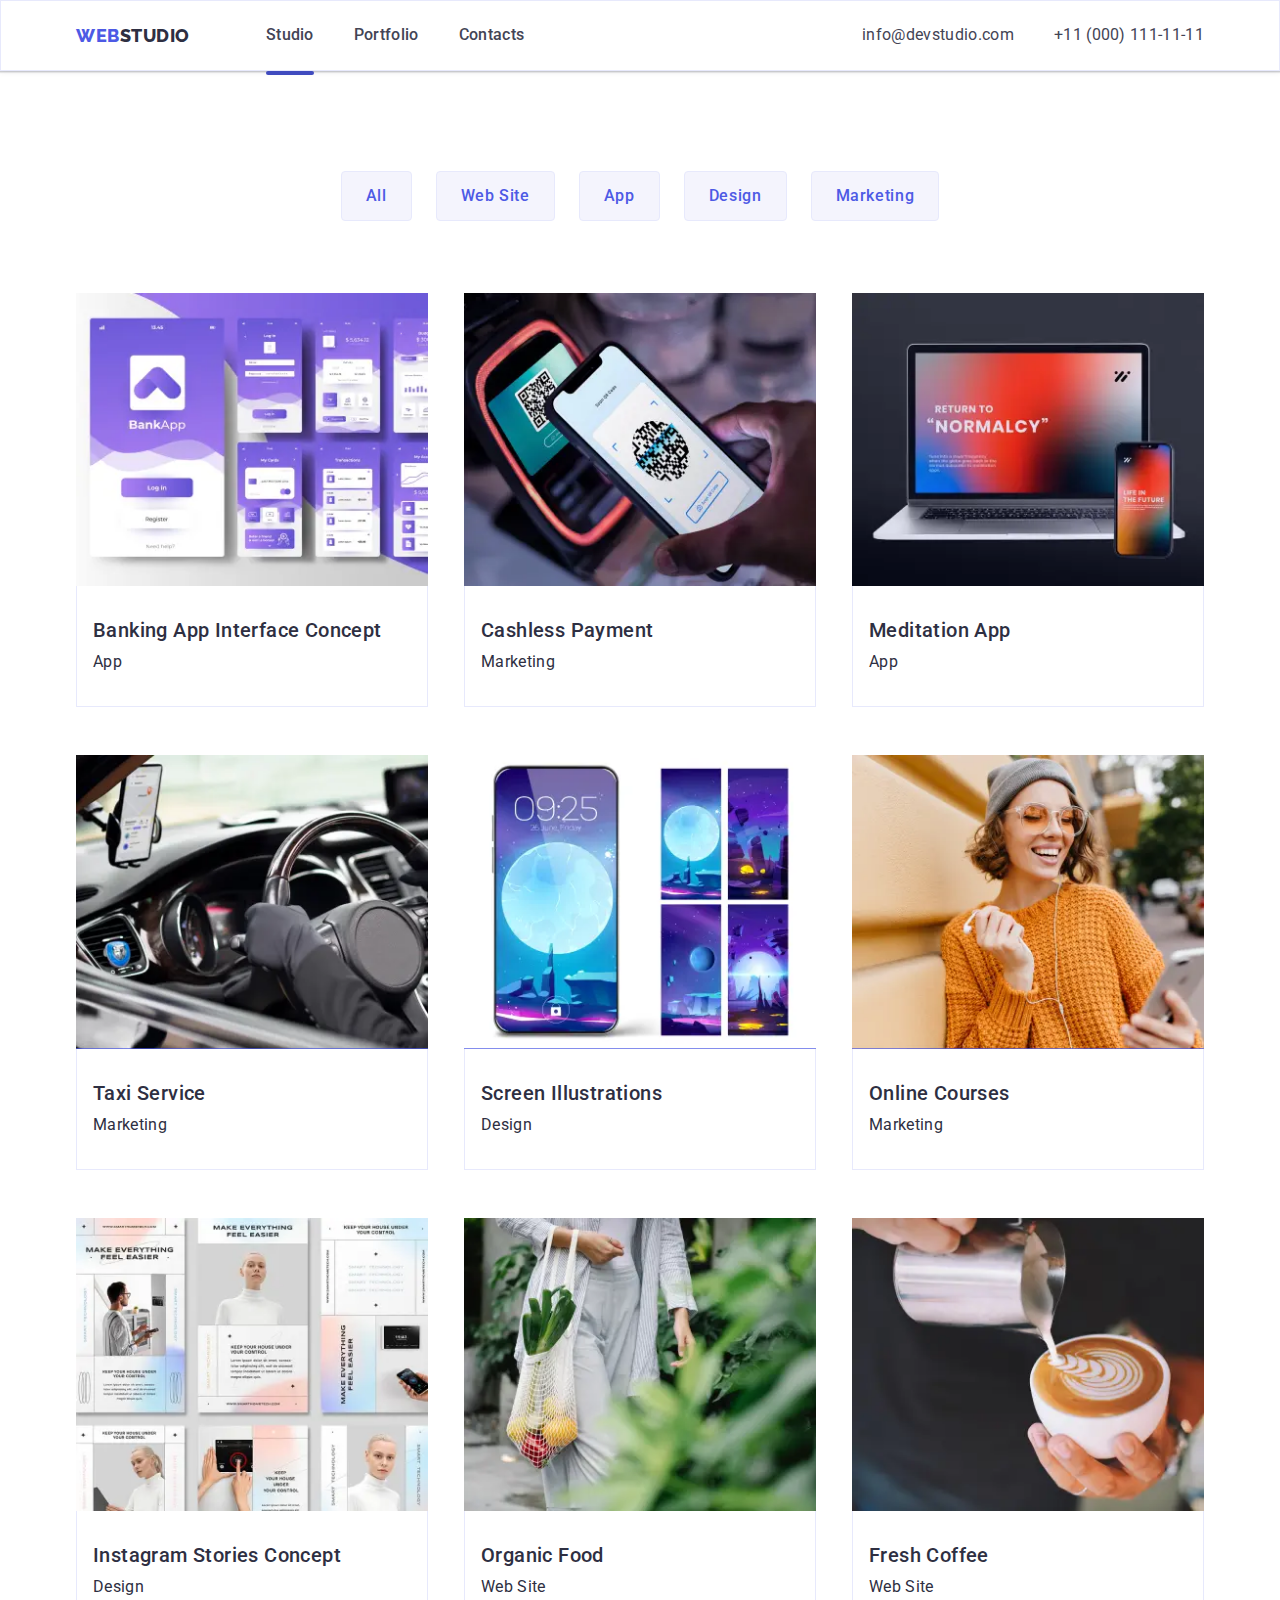
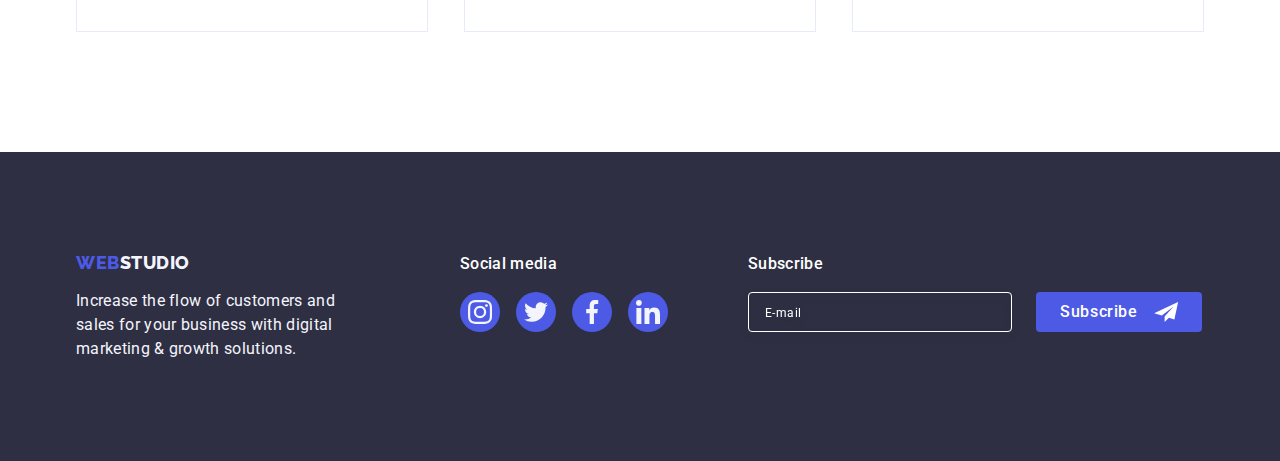
==== commit 28663527: "with mentor recommendations" ====
--- a/portfolio.html
+++ b/portfolio.html
@@ -574,7 +574,6 @@
     <footer class="footer footer-section">
       <div class="container footer-container special-tablet-team-container">
 
-        <div class="special-table-container">
           <div class="footer-logo-container">
             <a class="logo logo-footer link" href="./index.html"
               >Web<span class="logo-part-footer">Studio</span></a
@@ -621,7 +620,6 @@
               </ul>
             </div>
           </div>
-        </div>
 
         <div class="footer-subscribe-container">
           <p class="footer-subscribe-title">Subscribe</p>
--- a/css/styles.css
+++ b/css/styles.css
@@ -224,17 +224,11 @@
 }
 
 .block-text {
-    font-weight: 500;
+    font-weight: 400;
     font-size: var(--font-size-text);
     line-height: var(--line-height-text);
     letter-spacing: var(--letter-spacing-main);
     color: var(--color-text-h2-h3-titles);
-}
-
-@media screen and (min-width: 1158px) {
-    .block-text {
-        font-weight: 400;
-    }
 }
 
 /* ==========================/COMPONENTS========================== */
@@ -271,6 +265,10 @@
     
     .mobile-menu-container {
         position: relative;
+        display: flex;
+        flex-direction: column;
+        justify-content: space-between;
+        height: 100%;
         padding: 80px 15px 40px 40px;
     }
     
@@ -278,6 +276,8 @@
         position: absolute;
         top: 32px;
         right: 15px;
+        padding: 0;
+        line-height: 0;
     
         width: 24px;
         height: 24px;
@@ -306,7 +306,6 @@
     .mobile-menu-address {
         display: block;
         text-align: justify;
-        margin-top: 284px;
     }
     
     .mobile-menu-address-item:not(:last-child) {
@@ -555,7 +554,6 @@
     background-repeat: no-repeat;
     background-color: var(--color-background-dark);
     box-shadow: 0px 4px 4px rgba(0, 0, 0, 0.25);
-    max-width: 428px;
     margin-right: auto;
     margin-left: auto;
 }
@@ -610,14 +608,12 @@
 @media screen and (min-width: 768px) {
     .hero {
         background-image: linear-gradient(rgba(46, 47, 66, 0.7), rgba(46, 47, 66, 0.7)), url("../images/hero/bg-hero-tablet.jpg");
-        max-width: 768px;
     }
     
     .hero-container {
         display: flex;
         flex-direction: column;
         align-items: center;
-        padding-bottom: 40px;
     }
 
     .main-title {
@@ -674,33 +670,29 @@
         display: none;
     }
 
-    .block-text {
-        margin-bottom: 72px;
-    }
-
-
-    .last {
-        margin-bottom: 0;
+    .mobile-tablet-format {
+        font-weight: 500;
     }
 }
 
 /* Mobile  */
 @media screen and (max-width: 767px) {
-    .block-text {
-        text-align: center;
-    }
-
     .block-item-title {
         text-align: center;
     }
+}
+
+.advantages-container {
+    display: flex;
+    flex-wrap: wrap;
+    gap: 72px;
+    justify-content: center;
 }
 
 /* Tablet  */
 @media screen and (min-width: 768px) {
     .advantages-container {
-        display: flex;
-        flex-wrap: wrap;
-        justify-content: space-between;
+        gap: 72px 24px;
     }
 
     .block-ad-item {
@@ -740,6 +732,8 @@
     }
 }
 
+
+
 /* Desktop  */
 @media screen and (min-width: 1158px) {
     .our-work-container {
@@ -767,23 +761,25 @@
     background-color: var(--color-section-cloud)
 }
 
+.our-team-container {
+    display: flex;
+    flex-wrap: wrap;
+    flex-direction: column;
+    justify-content: center;
+    gap: 72px;
+}
+
 .team-block-item {
     background-color: var(--color-main-background);
     box-shadow: 0px 1px 6px rgba(46, 47, 66, 0.08), 0px 1px 1px rgba(46, 47, 66, 0.16), 0px 2px 1px rgba(46, 47, 66, 0.08);
     border-radius: 0px 0px 4px 4px;
-
+    max-width: 264px;
 }
 
 @media screen and (max-width: 767px) {
     .team-block-item {
-        width: 264px;
-        margin-left: auto;;
+        margin-left: auto;
         margin-right: auto;
-        margin-bottom: 72px;
-    }
-
-    .last {
-        margin-bottom: 0;
     }
 }
 
@@ -825,26 +821,15 @@
 }
 
 /* Tablet  */
-@media screen and (min-width: 768px) and (max-width: 1157px) {
-    .special-tablet-team-container {
-        width: 596px;
-    }
-
-    .our-team-container {
-        margin-right: -24px;
-    }
-
-    .team-block-item {
-        margin-right: 24px;
-        margin-bottom: 64px;
-    }
-}
-
 @media screen and (min-width: 768px) {
     .our-team-container {
-        display: flex;
-        flex-wrap: wrap;
-        justify-content: space-between;
+        flex-direction: row;
+        justify-content: center;
+        gap: 64px 24px;
+    }
+
+    .team-block-item {
+        flex-basis: calc(100% / 2 - 24px);
     }
 }
 
@@ -852,6 +837,7 @@
 @media screen and (min-width: 1158px) {
     .our-team-container {
         gap: 24px;
+        justify-content: space-between;
     }
     
     .team-block-item {
@@ -867,7 +853,8 @@
 .customer-list {
     display: flex;
     flex-wrap: wrap;
-    justify-content: space-between;
+    gap: 72px 16px;
+    justify-content: center;
 }
 
 .customer-list-link {
@@ -900,70 +887,33 @@
     fill: currentColor;
 }
 
-@media screen and (max-width: 369px) {
-    .customer-list {
-        margin-right: -4px;
-    }
-    
-    .customer-list-item {
-        margin-right: 4px;
-        margin-bottom: 72px;
-    }
-
+@media screen and (max-width: 382px) {  
     .customer-list-link {
-        width: 124px;
-        height: 88px;
-    }
-}
-
-@media screen and (min-width: 370px) and (max-width: 425px) {
-    .customer-list {
-        margin-right: -4px;
-    }
-    
-    .customer-list-item {
-        margin-right: 4px;
-        margin-bottom: 72px;
-    }
-
+        max-width: 124px;
+    }
+}
+
+@media screen and (min-width: 383px) and (max-width: 425px) {    
     .customer-list-link {
-        width: 168px;
-        height: 88px;
-    }
-
-}
-
-@media screen and (min-width: 426px) and (max-width: 767px) {
-    .customer-list {
-        margin-right: -16px;
-    }
-
-    .customer-list-item {
-        margin-right: 16px;
-        margin-bottom: 72px;
-    }
-}
-
+        max-width: 168px;
+    }
+}
 
 /* Tablet  */
 @media screen and (min-width: 768px) and (max-width: 1157px) {
     .customer-list {
-        margin-right: -24px;
-    }
-
-    .customer-list-item {
-        margin-top: 24px;
-        margin-bottom: 72px;
+        gap: 72px 24px;
     }
 }
 
 @media screen and (min-width: 768px) {
     .customer-list-link {
-        width: 168px;
+        max-width: 168px;
     }
 }
 
 /* Desktop  */
+
 @media screen and (min-width: 1158px) {
     .customer-list {
         gap: 24px;
@@ -994,6 +944,7 @@
 
 .text-footer {
     width: 264px;
+    text-align: start;
 }
 
 .footer-social-container {
@@ -1084,23 +1035,14 @@
     .footer-logo-container {
         text-align: center;
         margin-bottom: 72px;
-    }
-
-    .text-light {
-        font-weight: 400;
-    }
-
-    .text-footer {
-        width: 268px;
+        width: 264px;
+    }
+
+    .footer-social-container,
+    .footer-social-media-title,
+    .footer-logo-container {
         margin-right: auto;
         margin-left: auto;
-        margin-top: 16px;
-    }
-
-    .footer-social-container,
-    .footer-social-media-title {
-        margin-right: auto;
-        margin-left: auto;
     }
 
     .footer-social-container {
@@ -1109,6 +1051,10 @@
 
     .footer-social-media-title {
         margin-bottom: 10px;
+    }
+
+    .text-footer {
+        margin-top: 16px;
     }
 
     .footer-subscribe-title,
@@ -1125,27 +1071,22 @@
     .footer-subscribe-btn {
         margin-bottom: 0;
         margin-top: 16px;
-
     }
 }
 
 /* Tablet  */
 @media screen and (min-width: 768px) {
+    .footer-container {
+        display: flex;
+        flex-wrap: wrap;
+        justify-content: start;
+        gap: 72px 24px;
+        max-width: 558px;
+    }
+    
     .footer-form-subscribe {
         display: flex;
         gap: 24px;
-    }
-}
-
-@media screen and (min-width: 768px) and (max-width: 1157px) {
-    .special-table-container {
-        display: flex;
-        gap: 24px;
-        justify-content: start;
-    }
-
-    .text-light {
-        font-weight: 400;
     }
 }
 
@@ -1158,19 +1099,15 @@
     
     .footer-container {
         display: flex;
-        gap: 120px;
-        justify-content: start;
-    }
-
-    .special-table-container {
-        display: flex;
         gap: 80px;
         justify-content: start;
-    }        
+        max-width: 100%;
+    }
     
     .footer-logo-container {
         display: flex;
         flex-direction: column;
+        margin-right: 40px;
     }
     
     .footer-subscribe-container {
@@ -1319,6 +1256,7 @@
 .modal-form-input-wrapper {
     display: block;
     position: relative;
+    margin-bottom: 8px;
 }
 
 .modal-form-input-icon {
@@ -1402,6 +1340,14 @@
 
     margin-bottom: 24px;
     margin-top: 16px;
+}
+
+@media screen and (max-width: 396px) {
+    .modal-form-check-desc {
+        font-size: 10px;
+        margin-bottom: 12px;
+        margin-top: 12px;
+    }
 }
 
 .modal-policy-link {
@@ -1521,6 +1467,16 @@
 
             /* Foto  */
 /* Mobile  */
+.foto-container-list {
+    display: flex;
+    flex-direction: column;
+    flex-wrap: wrap;
+    justify-content: center;
+    gap: 48px;
+    margin-left: auto;
+    margin-right: auto;
+}
+
 .foto-card {
     display: flex;
     flex-direction: column;
@@ -1603,43 +1559,29 @@
     .foto-container-list {
         max-width: 360px;
     }
-
-    .foto-container-list-item {
-        margin-bottom: 48px;
-    }
 }
 
 /* Tablet  */
 @media screen and (min-width: 768px) {
     .foto-container-list {
-        padding: 0;
-        margin: 0;
-        list-style: none;
-    
-        display: flex;
-        flex-wrap: wrap;
+        flex-direction: row;
+        gap: 72px 24px;
         justify-content: space-between;
-        margin-top: -72px;
-        margin-left: -24px;
     }
 
     .foto-container-list-item {
         flex-basis: calc(100% / 2 - 24px);
-        margin-top: 72px;
-        margin-left: 24px;
     }
 }
 
 /* Desktop */
 @media screen and (min-width: 1158px) {
     .foto-container-list {
-        margin-top: -48px;
-        margin-left: -24px;
+        gap: 48px 24px;
     }
     
     .foto-container-list-item {
         flex-basis: calc(100% / 3 - 24px);
-        margin-top: 48px;
     }
 }
 /* ==========================/PORTFOLIO-BUTTOM SECTION========================== */